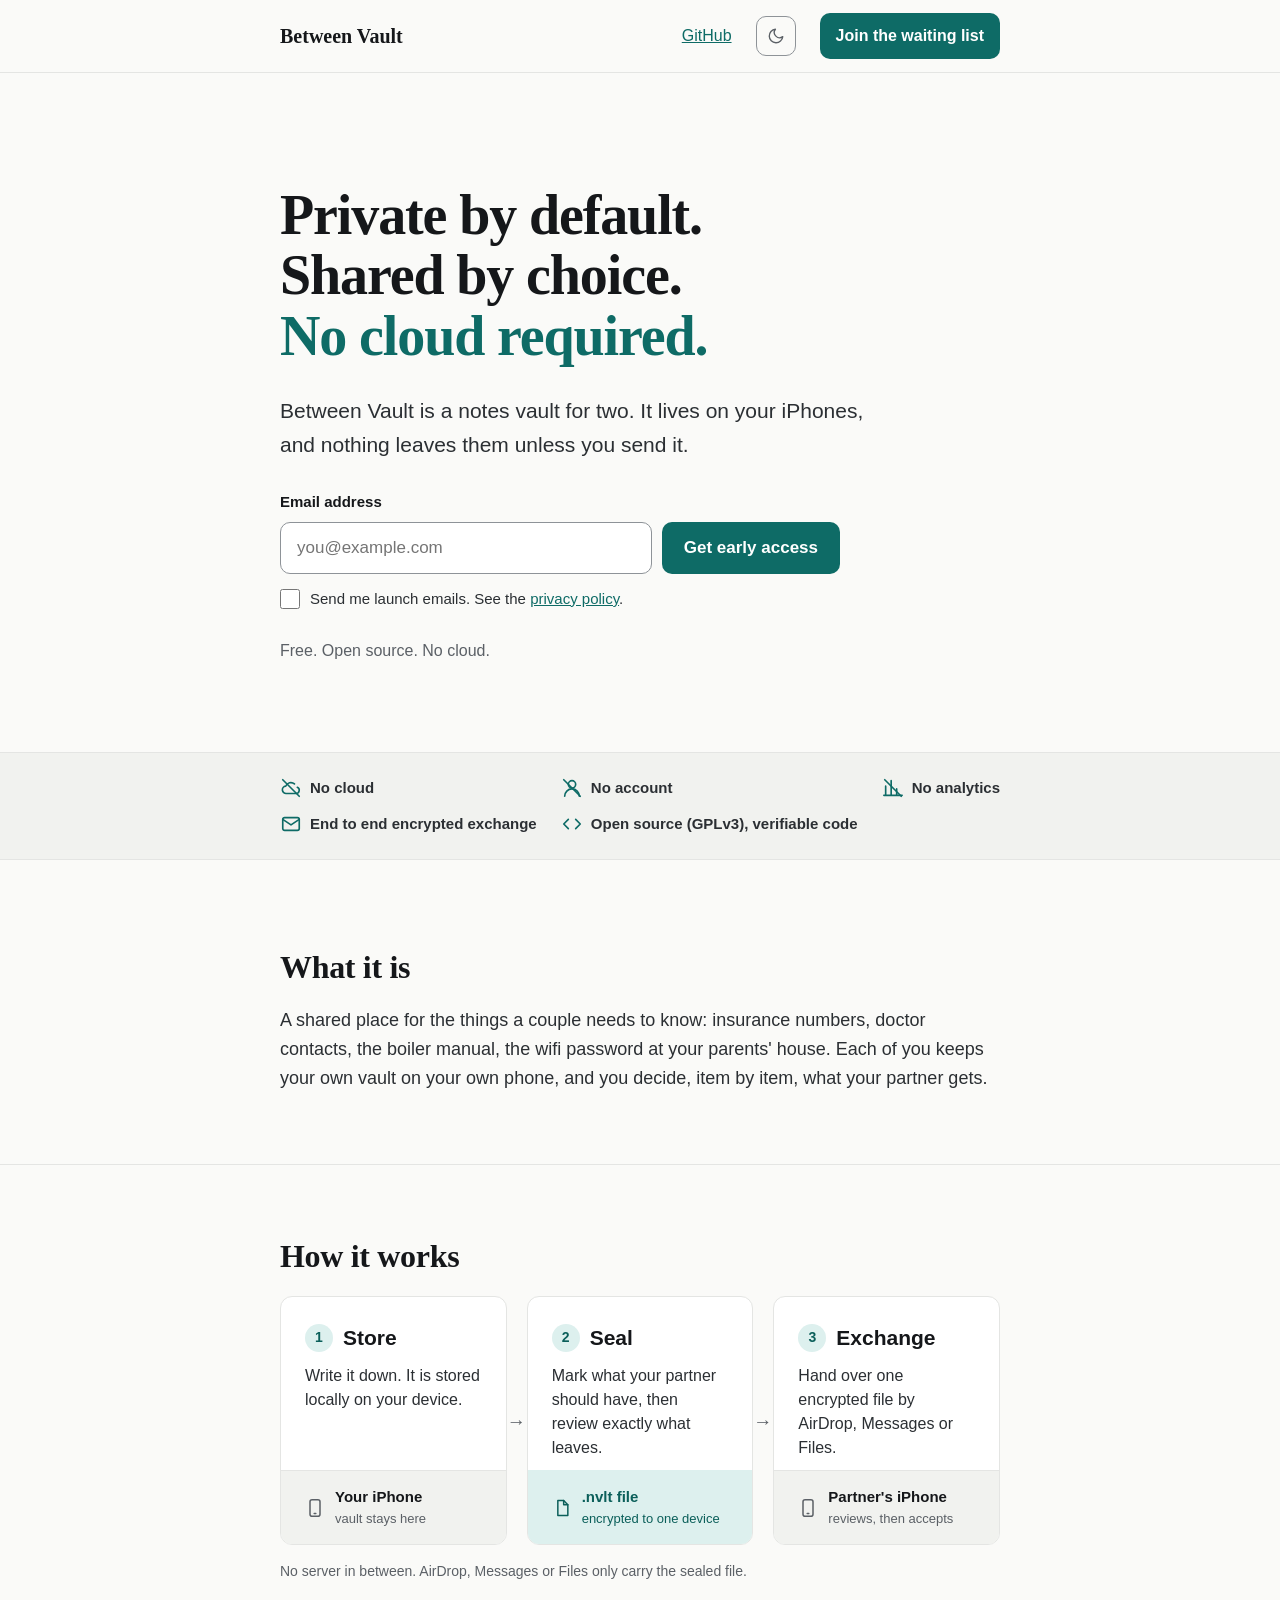
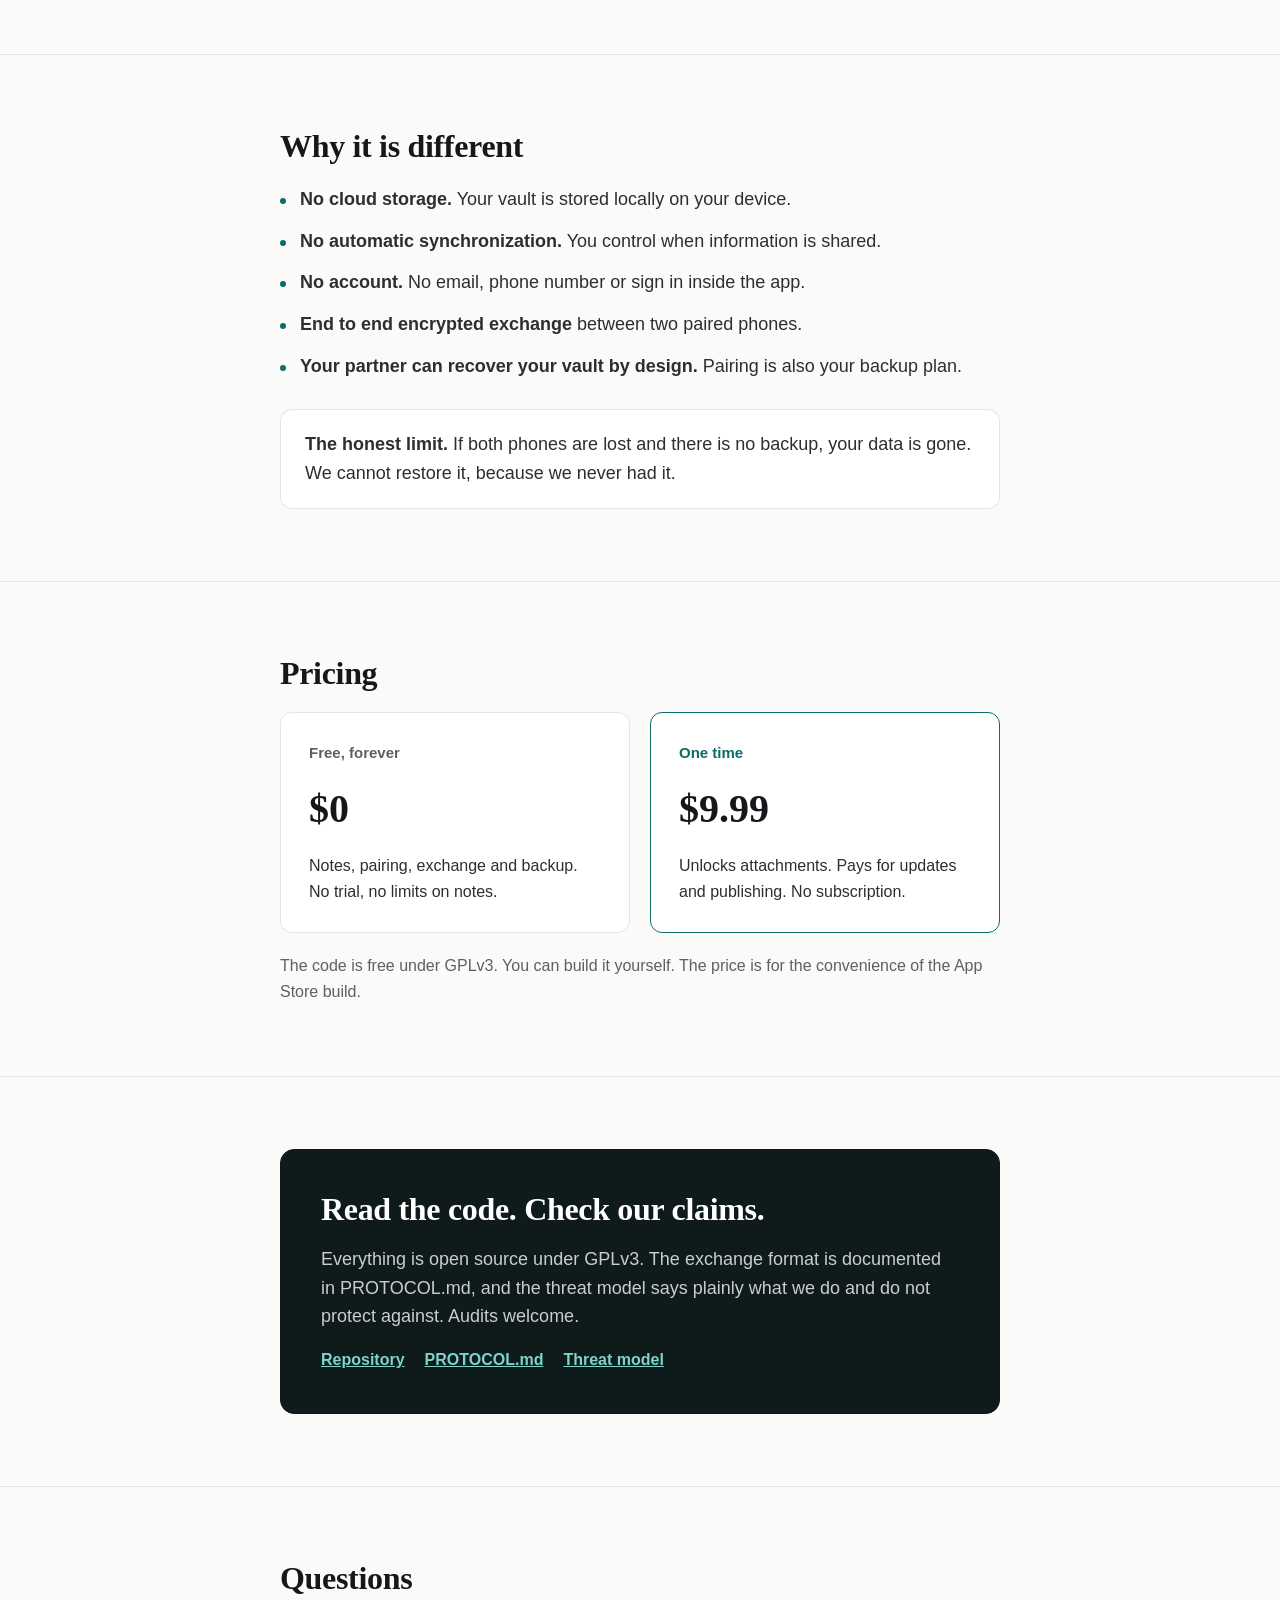
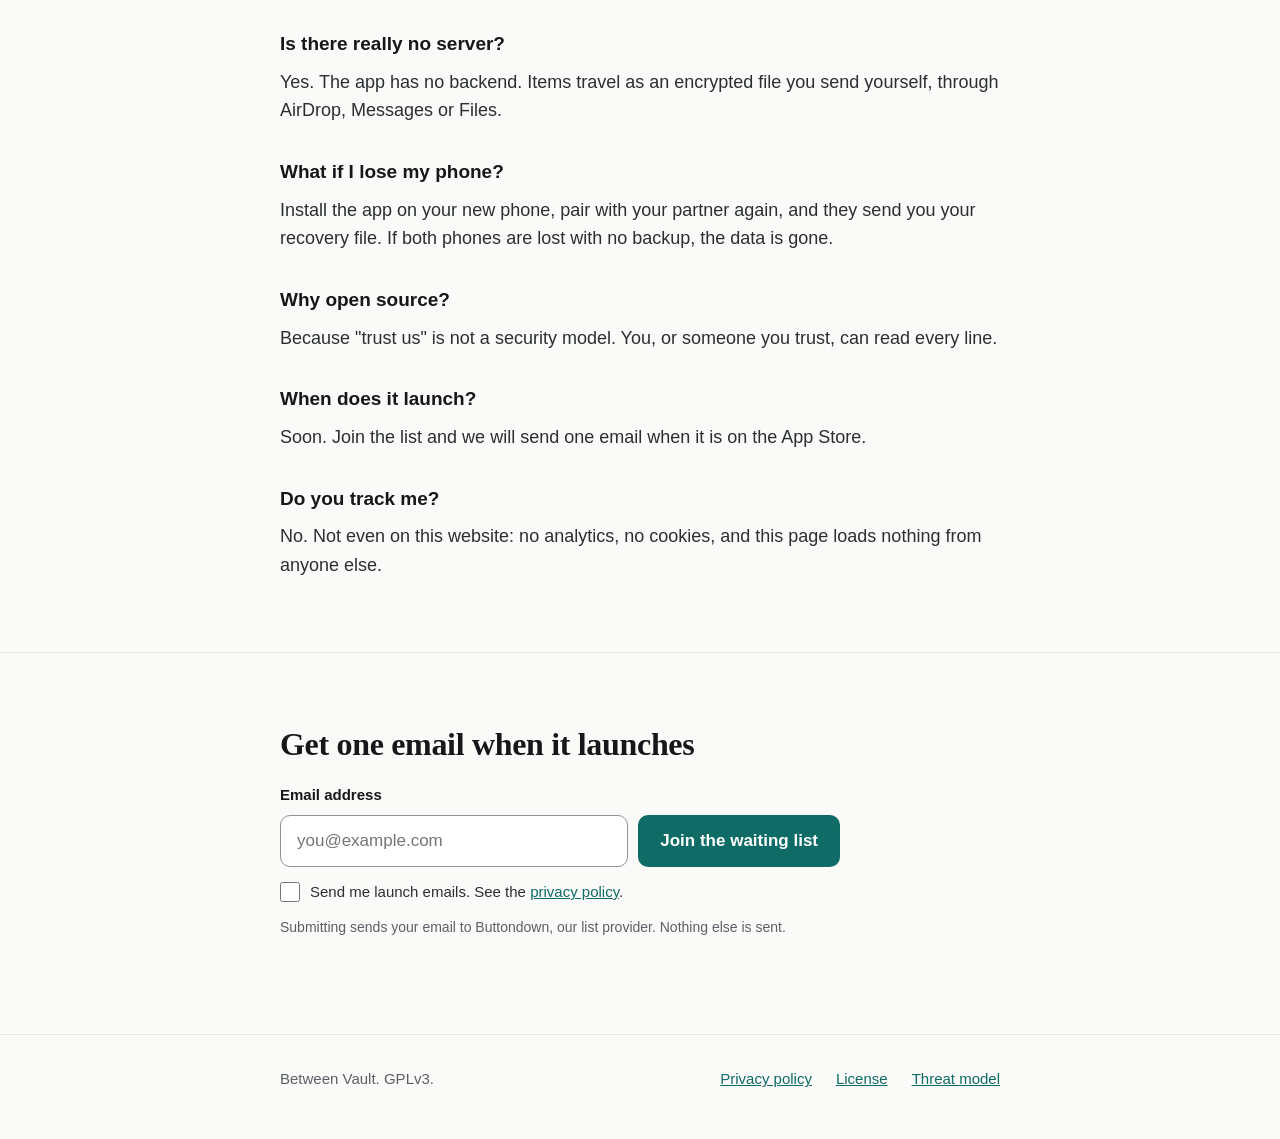
==== web/index.html @ 446162e4 "Rename to Between Vault and move the repo to between-vault" ====
<!DOCTYPE html>
<html lang="en">
<head>
  <meta charset="utf-8">
  <meta name="viewport" content="width=device-width, initial-scale=1">
  <title>Between Vault: Private by default. Shared by choice.</title>
  <meta name="description" content="A notes vault for two people. It lives on your iPhones, and nothing leaves them unless you send it. No cloud. No account. Open source.">
  <meta property="og:title" content="Between Vault">
  <meta property="og:description" content="Private by default. Shared by choice. No cloud required.">
  <meta property="og:type" content="website">
  <link rel="icon" href="favicon.svg" type="image/svg+xml">
  <link rel="icon" href="favicon.ico" sizes="any">
  <link rel="stylesheet" href="styles.css">
  <script src="theme.js"></script>
</head>
<body>

  <header>
    <div class="container">
      <a class="wordmark" href="index.html">Between Vault</a>
      <nav aria-label="Primary">
        <a href="https://github.com/neatnettech/between-vault">GitHub</a>
        <a class="nav-cta" href="#waitlist">Join the waiting list</a>
      </nav>
    </div>
  </header>

  <main>

    <section class="hero">
      <div class="container">
        <h1>
          <span>Private by default.</span>
          <span>Shared by choice.</span>
          <span class="accent">No cloud required.</span>
        </h1>
        <p class="hero-sub">Between Vault is a notes vault for two. It lives on your iPhones, and nothing leaves them unless you send it.</p>

        <form class="waitlist-form" data-waitlist method="post" aria-label="Join the waiting list"
              action="https://buttondown.com/api/emails/embed-subscribe/neatnettech" novalidate>
          <input class="hp" type="text" name="website_url" tabindex="-1" autocomplete="off" aria-hidden="true">
          <label class="lab" for="hero-email">Email address</label>
          <div class="form-row">
            <input type="email" name="email" id="hero-email" placeholder="you@example.com" autocomplete="email" required>
            <button type="submit">Get early access</button>
          </div>
          <label class="consent">
            <input type="checkbox" name="consent" required>
            <span>Send me launch emails. See the <a href="privacy.html">privacy policy</a>.</span>
          </label>
          <p class="err" data-error id="hero-error" hidden>
            <svg width="18" height="18" viewBox="0 0 24 24" fill="none" stroke="currentColor" stroke-width="2" stroke-linecap="round" stroke-linejoin="round" aria-hidden="true"><circle cx="12" cy="12" r="9"></circle><path d="M12 7v6M12 16.5v.5"></path></svg>
            <span data-error-text></span>
          </p>
          <p class="form-status" data-status hidden>Almost done. Check your inbox to confirm. <a href="thanks.html">What happens next?</a></p>
        </form>

        <p class="hero-note">Free. Open source. No cloud.</p>
      </div>
    </section>

    <section class="band" aria-label="What we promise">
      <ul class="container">
        <li>
          <svg width="22" height="22" viewBox="0 0 24 24" fill="none" stroke="currentColor" stroke-width="1.8" stroke-linecap="round" stroke-linejoin="round" aria-hidden="true"><path d="M3 3l18 18"></path><path d="M7 18h10.5a3.5 3.5 0 0 0 1.4-6.7M15.8 7.6A6 6 0 0 0 6.2 10 4 4 0 0 0 7 18"></path></svg>
          <span>No cloud</span>
        </li>
        <li>
          <svg width="22" height="22" viewBox="0 0 24 24" fill="none" stroke="currentColor" stroke-width="1.8" stroke-linecap="round" stroke-linejoin="round" aria-hidden="true"><circle cx="12" cy="8" r="4"></circle><path d="M4 21a8 8 0 0 1 16 0"></path><path d="M3 3l18 18"></path></svg>
          <span>No account</span>
        </li>
        <li>
          <svg width="22" height="22" viewBox="0 0 24 24" fill="none" stroke="currentColor" stroke-width="1.8" stroke-linecap="round" stroke-linejoin="round" aria-hidden="true"><path d="M4 20V10M10 20V4M16 20v-7M22 20H2"></path><path d="M3 3l18 18"></path></svg>
          <span>No analytics</span>
        </li>
        <li>
          <svg width="22" height="22" viewBox="0 0 24 24" fill="none" stroke="currentColor" stroke-width="1.8" stroke-linecap="round" stroke-linejoin="round" aria-hidden="true"><rect x="3" y="5" width="18" height="14" rx="2"></rect><path d="m3 7 9 6 9-6"></path></svg>
          <span>End to end encrypted exchange</span>
        </li>
        <li>
          <svg width="22" height="22" viewBox="0 0 24 24" fill="none" stroke="currentColor" stroke-width="1.8" stroke-linecap="round" stroke-linejoin="round" aria-hidden="true"><path d="m8 7-5 5 5 5M16 7l5 5-5 5"></path></svg>
          <span>Open source (GPLv3), verifiable code</span>
        </li>
      </ul>
    </section>

    <section class="intro" id="what">
      <div class="container">
        <h2>What it is</h2>
        <p>A shared place for the things a couple needs to know: insurance numbers, doctor contacts, the boiler manual, the wifi password at your parents' house. Each of you keeps your own vault on your own phone, and you decide, item by item, what your partner gets.</p>
      </div>
    </section>

    <section id="how">
      <div class="container">
        <h2>How it works</h2>
        <ol class="steps">
          <li>
            <div class="step-head">
              <span class="step-num">1</span>
              <h3>Store</h3>
            </div>
            <p>Write it down. It is stored locally on your device.</p>
            <div class="step-node">
              <svg width="20" height="20" viewBox="0 0 24 24" fill="none" stroke="currentColor" stroke-width="1.8" stroke-linecap="round" stroke-linejoin="round" aria-hidden="true"><rect x="6" y="2" width="12" height="20" rx="2.5"></rect><path d="M11 18.5h2"></path></svg>
              <span><b>Your iPhone</b><small>vault stays here</small></span>
            </div>
          </li>
          <li>
            <div class="step-head">
              <span class="step-num">2</span>
              <h3>Seal</h3>
            </div>
            <p>Mark what your partner should have, then review exactly what leaves.</p>
            <div class="step-node">
              <svg width="20" height="20" viewBox="0 0 24 24" fill="none" stroke="currentColor" stroke-width="1.8" stroke-linecap="round" stroke-linejoin="round" aria-hidden="true"><path d="M7 3h7l5 5v13H7z"></path><path d="M14 3v5h5"></path></svg>
              <span><b>.nvlt file</b><small>encrypted to one device</small></span>
            </div>
          </li>
          <li>
            <div class="step-head">
              <span class="step-num">3</span>
              <h3>Exchange</h3>
            </div>
            <p>Hand over one encrypted file by AirDrop, Messages or Files.</p>
            <div class="step-node">
              <svg width="20" height="20" viewBox="0 0 24 24" fill="none" stroke="currentColor" stroke-width="1.8" stroke-linecap="round" stroke-linejoin="round" aria-hidden="true"><rect x="6" y="2" width="12" height="20" rx="2.5"></rect><path d="M11 18.5h2"></path></svg>
              <span><b>Partner's iPhone</b><small>reviews, then accepts</small></span>
            </div>
          </li>
        </ol>

        <p class="flow-caption">No server in between. AirDrop, Messages or Files only carry the sealed file.</p>
      </div>
    </section>

    <section id="why">
      <div class="container">
        <h2>Why it is different</h2>
        <ul class="why-list">
          <li><span><b>No cloud storage.</b> Your vault is stored locally on your device.</span></li>
          <li><span><b>No automatic synchronization.</b> You control when information is shared.</span></li>
          <li><span><b>No account.</b> No email, phone number or sign in inside the app.</span></li>
          <li><span><b>End to end encrypted exchange</b> between two paired phones.</span></li>
          <li><span><b>Your partner can recover your vault by design.</b> Pairing is also your backup plan.</span></li>
        </ul>
        <div class="callout">
          <p><b>The honest limit.</b> If both phones are lost and there is no backup, your data is gone. We cannot restore it, because we never had it.</p>
        </div>
      </div>
    </section>

    <section id="pricing">
      <div class="container">
        <h2>Pricing</h2>
        <div class="pricing">
          <div class="price-card">
            <span class="price-eyebrow">Free, forever</span>
            <span class="price">$0</span>
            <p>Notes, pairing, exchange and backup. No trial, no limits on notes.</p>
          </div>
          <div class="price-card featured">
            <span class="price-eyebrow">One time</span>
            <span class="price">$9.99</span>
            <p>Unlocks attachments. Pays for updates and publishing. No subscription.</p>
          </div>
        </div>
        <p class="price-note">The code is free under GPLv3. You can build it yourself. The price is for the convenience of the App Store build.</p>
      </div>
    </section>

    <section id="open-source">
      <div class="container panel">
        <h2>Read the code. Check our claims.</h2>
        <p>Everything is open source under GPLv3. The exchange format is documented in PROTOCOL.md, and the threat model says plainly what we do and do not protect against. Audits welcome.</p>
        <div class="links">
          <a href="https://github.com/neatnettech/between-vault">Repository</a>
          <a href="https://github.com/neatnettech/between-vault#protocol">PROTOCOL.md</a>
          <a href="https://github.com/neatnettech/between-vault#threat-model">Threat model</a>
        </div>
      </div>
    </section>

    <section id="faq">
      <div class="container faq">
        <h2>Questions</h2>
        <div>
          <h3>Is there really no server?</h3>
          <p>Yes. The app has no backend. Items travel as an encrypted file you send yourself, through AirDrop, Messages or Files.</p>
        </div>
        <div>
          <h3>What if I lose my phone?</h3>
          <p>Install the app on your new phone, pair with your partner again, and they send you your recovery file. If both phones are lost with no backup, the data is gone.</p>
        </div>
        <div>
          <h3>Why open source?</h3>
          <p>Because "trust us" is not a security model. You, or someone you trust, can read every line.</p>
        </div>
        <div>
          <h3>When does it launch?</h3>
          <p>Soon. Join the list and we will send one email when it is on the App Store.</p>
        </div>
        <div>
          <h3>Do you track me?</h3>
          <p>No. Not even on this website: no analytics, no cookies, and this page loads nothing from anyone else.</p>
        </div>
      </div>
    </section>

    <section class="final-cta" id="waitlist">
      <div class="container">
        <h2>Get one email when it launches</h2>
        <form class="waitlist-form" data-waitlist method="post" aria-label="Join the waiting list"
              action="https://buttondown.com/api/emails/embed-subscribe/neatnettech" novalidate>
          <input class="hp" type="text" name="website_url" tabindex="-1" autocomplete="off" aria-hidden="true">
          <label class="lab" for="footer-email">Email address</label>
          <div class="form-row">
            <input type="email" name="email" id="footer-email" placeholder="you@example.com" autocomplete="email" required>
            <button type="submit">Join the waiting list</button>
          </div>
          <label class="consent">
            <input type="checkbox" name="consent" required>
            <span>Send me launch emails. See the <a href="privacy.html">privacy policy</a>.</span>
          </label>
          <p class="err" data-error id="footer-error" hidden>
            <svg width="18" height="18" viewBox="0 0 24 24" fill="none" stroke="currentColor" stroke-width="2" stroke-linecap="round" stroke-linejoin="round" aria-hidden="true"><circle cx="12" cy="12" r="9"></circle><path d="M12 7v6M12 16.5v.5"></path></svg>
            <span data-error-text></span>
          </p>
          <p class="form-status" data-status hidden>Almost done. Check your inbox to confirm. <a href="thanks.html">What happens next?</a></p>
          <p class="final-note">Submitting sends your email to Buttondown, our list provider. Nothing else is sent.</p>
        </form>
      </div>
    </section>

  </main>

  <footer>
    <div class="container">
      <span>Between Vault. GPLv3.</span>
      <nav aria-label="Footer">
        <a href="privacy.html">Privacy policy</a>
        <a href="https://github.com/neatnettech/between-vault#license">License</a>
        <a href="https://github.com/neatnettech/between-vault#threat-model">Threat model</a>
      </nav>
    </div>
  </footer>

  <script>
    // The only place to change your Buttondown username.
    var BUTTONDOWN_USER = "neatnettech";

    document.addEventListener("DOMContentLoaded", function () {
      var forms = document.querySelectorAll("form[data-waitlist]");
      forms.forEach(function (form) {
        form.setAttribute("action",
          "https://buttondown.com/api/emails/embed-subscribe/" + BUTTONDOWN_USER);

        var email = form.querySelector('input[name="email"]');
        var consent = form.querySelector('input[name="consent"]');
        var honeypot = form.querySelector('input[name="website_url"]');
        var error = form.querySelector("[data-error]");
        var errorText = form.querySelector("[data-error-text]");
        var status = form.querySelector("[data-status]");

        function clearError(field) {
          field.removeAttribute("aria-invalid");
          field.removeAttribute("aria-describedby");
        }

        function markError(field, message) {
          errorText.textContent = message;
          error.hidden = false;
          field.setAttribute("aria-invalid", "true");
          field.setAttribute("aria-describedby", error.id);
          field.focus();
        }

        form.addEventListener("submit", function (e) {
          if (honeypot && honeypot.value) {
            e.preventDefault();
            return;
          }
          clearError(email);
          if (consent) { clearError(consent); }

          if (!email.value || !/^[^\s@]+@[^\s@]+\.[^\s@]{2,}$/.test(email.value)) {
            e.preventDefault();
            markError(email, "Enter a full email address, like name@example.com.");
            return;
          }
          if (consent && !consent.checked) {
            e.preventDefault();
            markError(consent, "Tick the box so we are allowed to email you.");
            return;
          }

          error.hidden = true;
          status.hidden = false;
          form.setAttribute("target", "buttondown_popup");
          window.open("", "buttondown_popup", "width=560,height=520");
        });
      });
    });
  </script>
</body>
</html>
---- web/styles.css ----
/* Between Vault website.
   Values come from the design handoff boards: "Website index, desktop" (3),
   "Website index, mobile" (4), "Website privacy policy" (5),
   "Website signup success" (6), "Website index, dark mode" (7).
   Where a board hard codes a hex, the token below carries it. */

:root {
  color-scheme: light dark;

  /* Surfaces */
  --bg: #FAFAF8;
  --surface: #FFFFFF;
  --band: #F1F2EF;
  --panel: #0F1A1A;
  --panel-border: #0F1A1A;

  /* Ink */
  --heading: #15171A;
  --text: #15171A;
  --body: #2B2F33;
  --secondary: #5B6066;
  --badge-fill: #ECEDEF;
  --badge-ink: #454A50;

  /* Accent */
  --accent: #0E6B66;
  --accent-hover: #094C48;
  --accent-tint: #DDF0EE;
  --accent-on-tint: #0B5F5A;
  --on-accent: #FFFFFF;

  /* The panel is dark in both schemes, so its ink does not flip */
  --on-panel: #ECEDEE;
  --on-panel-heading: #FFFFFF;
  --on-panel-body: #C9CDD1;
  --on-panel-link: #7ED3CA;
  --on-panel-link-hover: #A8E4DD;

  /* Lines and state */
  --border: #E4E5E3;
  --border-strong: #8E9398;
  --error: #A1231B;

  /* Geometry */
  --radius-control: 10px;
  --radius-card: 12px;
  --radius-panel: 14px;
  --control-h: 52px;
  --header-h: 72px;
  --col: 720px;
  --form-w: 560px;
}

/* Dark values, from the "Website index, dark mode" board.
   Two selectors on purpose: the media query serves visitors who never touch the
   switch (including with JavaScript off), the attribute serves an explicit choice.
   Keep the two lists in sync. */

@media (prefers-color-scheme: dark) {
  :root:not([data-theme="light"]) {
    --bg: #0F1112;
    --surface: #1B1E20;
    --band: #151719;
    /* The light panel inverts against the page. Dark has nothing to invert
       against, so it becomes a card like every other one on the dark board. */
    --panel: #1B1E20;
    --panel-border: #2A2D30;
    --heading: #FFFFFF;
    --text: #ECEDEE;
    --body: #C9CDD1;
    --secondary: #9BA1A7;
    --badge-fill: #2A2D30;
    --badge-ink: #C9CDD1;
    --accent: #4FB8AE;
    --accent-hover: #A8E4DD;
    /* The handoff publishes no dark tint, so this pair is derived from the app
       dark boards. Used by the step chips and the sealed file footer. */
    --accent-tint: #1E2A2A;
    --accent-on-tint: #7ED3CA;
    --on-accent: #0F1A1A;
    --border: #2A2D30;
    --border-strong: #6B7076;
    /* Not in the handoff: #A1231B is 2.9:1 on this background. 8.3:1 */
    --error: #FF8A80;
  }
}

:root[data-theme="dark"] {
  color-scheme: dark;
  --bg: #0F1112;
  --surface: #1B1E20;
  --band: #151719;
  --panel: #1B1E20;
  --panel-border: #2A2D30;
  --heading: #FFFFFF;
  --text: #ECEDEE;
  --body: #C9CDD1;
  --secondary: #9BA1A7;
  --badge-fill: #2A2D30;
  --badge-ink: #C9CDD1;
  --accent: #4FB8AE;
  --accent-hover: #A8E4DD;
  --accent-tint: #1E2A2A;
  --accent-on-tint: #7ED3CA;
  --on-accent: #0F1A1A;
  --border: #2A2D30;
  --border-strong: #6B7076;
  --error: #FF8A80;
}

:root[data-theme="light"] { color-scheme: light; }

* { margin: 0; padding: 0; box-sizing: border-box; }

html { scroll-behavior: smooth; }

body {
  background: var(--bg);
  color: var(--text);
  font-family: -apple-system, BlinkMacSystemFont, "SF Pro Text", "Segoe UI", "Helvetica Neue", Arial, sans-serif;
  font-size: 18px;
  line-height: 1.6;
  display: flex;
  flex-direction: column;
  min-height: 100vh;
}

main { flex: 1; }

a { color: var(--accent); }
a:hover { color: var(--accent-hover); }

:focus-visible {
  outline: 2px solid var(--accent);
  outline-offset: 2px;
}

/* Exactly 720px of content once the viewport allows it, 20px gutters below that */
.container {
  width: min(var(--col), 100% - 40px);
  margin-inline: auto;
}

/* Honeypot: off screen for people, present for bots */
.hp {
  position: absolute;
  left: -9999px;
  width: 1px;
  height: 1px;
  overflow: hidden;
}

/* Typography */

h1, .page-title {
  font-family: "New York", ui-serif, Georgia, serif;
  font-weight: 600;
  color: var(--heading);
}

h1 {
  font-size: 56px;
  line-height: 1.08;
  letter-spacing: -0.02em;
}

h2 {
  font-family: "New York", ui-serif, Georgia, serif;
  font-size: 32px;
  line-height: 1.2;
  letter-spacing: -0.01em;
  font-weight: 600;
  color: var(--heading);
  margin-bottom: 20px;
}

p { font-size: 18px; line-height: 1.6; color: var(--body); }

/* Header */

header { border-bottom: 1px solid var(--border); }

header .container {
  display: flex;
  align-items: center;
  justify-content: space-between;
  gap: 16px;
  height: var(--header-h);
}

.wordmark {
  font-family: "New York", ui-serif, Georgia, serif;
  font-size: 20px;
  font-weight: 600;
  color: var(--heading);
  text-decoration: none;
}

header nav {
  display: flex;
  align-items: center;
  gap: 24px;
  font-size: 16px;
}

.nav-cta {
  background: var(--accent);
  color: var(--on-accent);
  padding: 10px 16px;
  border-radius: var(--radius-control);
  text-decoration: none;
  font-weight: 600;
}

.nav-cta:hover { background: var(--accent-hover); color: var(--on-accent); }

/* Theme switch. Not in the handoff, which follows the system preference only.
   Hidden until theme.js unhides it, since it does nothing without JavaScript. */

.theme-toggle {
  display: flex;
  align-items: center;
  justify-content: center;
  width: 40px;
  height: 40px;
  padding: 0;
  background: none;
  /* Control border, not the hairline: this is the button's only boundary cue,
     and the hairline is 1.2:1 against the page */
  border: 1px solid var(--border-strong);
  border-radius: var(--radius-control);
  color: var(--secondary);
  cursor: pointer;
}

.theme-toggle:hover { color: var(--accent); border-color: var(--accent); }

.theme-toggle .sun { display: none; }

@media (prefers-color-scheme: dark) {
  :root:not([data-theme="light"]) .theme-toggle .sun { display: block; }
  :root:not([data-theme="light"]) .theme-toggle .moon { display: none; }
}

:root[data-theme="dark"] .theme-toggle .sun { display: block; }
:root[data-theme="dark"] .theme-toggle .moon { display: none; }
:root[data-theme="light"] .theme-toggle .sun { display: none; }
:root[data-theme="light"] .theme-toggle .moon { display: block; }

/* Sections. Every section carries a top hairline except the hero, the band,
   and the block right below the band, which already has one above it. */

section {
  padding: 72px 0;
  border-top: 1px solid var(--border);
}

.hero, .band, .intro { border-top: 0; }

.hero { padding: 112px 0 88px; }

.hero .container {
  display: flex;
  flex-direction: column;
  gap: 28px;
}

/* Desktop breaks the headline into three lines, mobile lets it flow */
.hero h1 span { display: block; }
.hero h1 .accent { color: var(--accent); }

.hero-sub { font-size: 21px; max-width: 600px; }

.hero-note { margin: 0; font-size: 16px; color: var(--secondary); }

.intro { padding: 88px 0 72px; }

/* Waiting list form */

.waitlist-form {
  display: flex;
  flex-direction: column;
  max-width: var(--form-w);
}

.waitlist-form label.lab {
  display: block;
  font-size: 15px;
  font-weight: 600;
  margin-bottom: 8px;
}

.form-row { display: flex; gap: 10px; }

.form-row input[type="email"] {
  flex: 1;
  min-width: 0;
  height: var(--control-h);
  padding: 0 16px;
  font-size: 17px;
  font-family: inherit;
  color: var(--text);
  background: var(--surface);
  border: 1px solid var(--border-strong);
  border-radius: var(--radius-control);
}

.form-row input[aria-invalid="true"] { border: 2px solid var(--error); }

.form-row button {
  height: var(--control-h);
  padding: 0 22px;
  font-size: 17px;
  font-weight: 600;
  font-family: inherit;
  color: var(--on-accent);
  background: var(--accent);
  border: 0;
  border-radius: var(--radius-control);
  cursor: pointer;
  white-space: nowrap;
}

.form-row button:hover { background: var(--accent-hover); }

.consent {
  display: flex;
  gap: 10px;
  align-items: flex-start;
  margin-top: 14px;
  font-size: 15px;
  line-height: 1.5;
  color: var(--body);
}

.consent input {
  width: 20px;
  height: 20px;
  margin: 1px 0 0;
  flex-shrink: 0;
  accent-color: var(--accent);
}

.err {
  display: flex;
  gap: 6px;
  align-items: flex-start;
  margin-top: 8px;
  font-size: 15px;
  font-weight: 500;
  line-height: 1.4;
  color: var(--error);
}

/* A class level display beats the [hidden] attribute, so restate it */
.err[hidden] { display: none; }

.err svg { flex-shrink: 0; margin-top: 1px; }

.form-status {
  margin-top: 14px;
  font-size: 15px;
  color: var(--accent);
}

/* Promise band */

.band {
  background: var(--band);
  border-top: 1px solid var(--border);
  border-bottom: 1px solid var(--border);
  padding: 0;
}

/* The board draws five equal columns. With the real copy that forces three line
   wraps, and wrapping a flex row leaves one orphan on a second line. Three
   content sized columns put the short promises on one row and the long pair on
   the next, with the icon beside the label instead of above it. */
.band .container {
  display: grid;
  grid-template-columns: repeat(3, auto);
  justify-content: space-between;
  gap: 14px 24px;
  padding: 24px 0;
  font-size: 15px;
  font-weight: 600;
  line-height: 1.35;
  color: var(--body);
}

.band li {
  list-style: none;
  display: flex;
  align-items: center;
  gap: 8px;
  color: var(--accent);
}

.band li svg { flex-shrink: 0; }

.band li span { color: var(--body); }

/* How it works */

/* Three shared rows (heading, copy, node) so the cards line up internally
   whatever the copy length. Without subgrid support the cards simply stack
   their own content, which degrades rather than breaks. */
.steps {
  list-style: none;
  display: grid;
  grid-template-columns: repeat(3, minmax(0, 1fr));
  grid-template-rows: auto auto auto;
  gap: 20px;
}

.steps li {
  position: relative;
  grid-row: span 3;
  display: grid;
  grid-template-rows: subgrid;
  row-gap: 10px;
  background: var(--surface);
  border: 1px solid var(--border);
  border-radius: var(--radius-card);
  padding: 24px;
}

/* The cards are the flow, so the connector lives in the grid gap. The board
   drew a second, separate diagram that repeated these three steps. */
.steps li:not(:last-child)::after {
  content: "\2192";
  position: absolute;
  top: 50%;
  right: -19px;
  transform: translateY(-50%);
  width: 18px;
  text-align: center;
  font-size: 19px;
  line-height: 1;
  color: var(--secondary);
}

.step-head { display: flex; align-items: center; gap: 10px; }

/* The board sets this as a bare teal numeral. A chip reads as a step marker
   without stealing weight from the card title. */
.step-num {
  display: flex;
  align-items: center;
  justify-content: center;
  width: 28px;
  height: 28px;
  border-radius: 14px;
  background: var(--accent-tint);
  color: var(--accent-on-tint);
  font-size: 14px;
  font-weight: 700;
}

.steps h3 { font-size: 21px; font-weight: 600; color: var(--heading); }

.steps p { font-size: 16px; line-height: 1.5; }

/* Where each step physically happens. Bottom aligned across the three cards,
   which also gives the uneven copy lengths something to rest against. */
.step-node {
  /* Default grid stretch, so all three footers share one height and one top
     edge even when the middle label wraps */
  margin: 0 -24px -24px;
  padding: 14px 24px;
  background: var(--band);
  border-top: 1px solid var(--border);
  border-radius: 0 0 11px 11px;
  display: flex;
  align-items: center;
  gap: 10px;
  font-size: 15px;
}

.step-node svg { flex-shrink: 0; color: var(--secondary); }
.step-node b { display: block; font-weight: 600; color: var(--text); }
.step-node small { display: block; font-size: 13px; color: var(--secondary); }

/* The middle step is the only thing that leaves the device */
.steps li:nth-child(2) .step-node {
  background: var(--accent-tint);
  border-top-color: var(--accent-tint);
}

.steps li:nth-child(2) .step-node svg,
.steps li:nth-child(2) .step-node b,
.steps li:nth-child(2) .step-node small { color: var(--accent-on-tint); }

.flow-caption {
  margin-top: 16px;
  font-size: 14px;
  line-height: 1.5;
  color: var(--secondary);
}

/* Why it is different */

.why-list { list-style: none; display: flex; flex-direction: column; gap: 14px; }

.why-list li {
  display: flex;
  gap: 14px;
  font-size: 18px;
  line-height: 1.55;
  color: var(--body);
}

.why-list li::before {
  content: "";
  flex-shrink: 0;
  width: 6px;
  height: 6px;
  border-radius: 3px;
  background: var(--accent);
  margin-top: 12px;
}

.callout {
  margin-top: 28px;
  padding: 20px 24px;
  background: var(--surface);
  border: 1px solid var(--border);
  border-radius: var(--radius-card);
}

/* Pricing */

.pricing {
  display: grid;
  grid-template-columns: repeat(2, minmax(0, 1fr));
  gap: 20px;
}

.price-card {
  background: var(--surface);
  border: 1px solid var(--border);
  border-radius: var(--radius-card);
  padding: 28px;
  display: flex;
  flex-direction: column;
  gap: 12px;
}

.price-card.featured { border: 1.5px solid var(--accent); }

.price-eyebrow { font-size: 15px; font-weight: 600; color: var(--secondary); }

.price-card.featured .price-eyebrow { color: var(--accent); }

.price {
  font-family: "New York", ui-serif, Georgia, serif;
  font-size: 40px;
  font-weight: 600;
  color: var(--heading);
}

.price-card p { font-size: 16px; }

.price-note { margin-top: 20px; font-size: 16px; color: var(--secondary); }

/* Read the code panel. Dark in both color schemes. */

.panel {
  background: var(--panel);
  color: var(--on-panel);
  border: 1px solid var(--panel-border);
  border-radius: var(--radius-panel);
  padding: 40px;
  display: flex;
  flex-direction: column;
  gap: 16px;
}

.panel h2 { color: var(--on-panel-heading); margin: 0; }
.panel p { color: var(--on-panel-body); }
.panel a { color: var(--on-panel-link); }
.panel a:hover { color: var(--on-panel-link-hover); }

.panel .links {
  display: flex;
  flex-wrap: wrap;
  gap: 20px;
  font-size: 16px;
  font-weight: 600;
}

/* Questions */

.faq { display: flex; flex-direction: column; gap: 32px; }

.faq h2 { margin: 0; }

.faq h3 {
  font-size: 19px;
  font-weight: 600;
  color: var(--heading);
  margin-bottom: 8px;
}

/* Final call to action */

.final-cta { padding: 72px 0 96px; }

.final-cta .container { display: flex; flex-direction: column; gap: 20px; }

.final-cta h2 { margin: 0; }

.final-note { margin-top: 14px; font-size: 14px; line-height: 1.5; color: var(--secondary); }

/* Privacy policy */

.page-title { font-size: 44px; margin-bottom: 12px; }

.lede { margin-bottom: 40px; font-size: 16px; color: var(--secondary); }

.doc {
  padding: 80px 0 64px;
  border-top: 0;
}

.summary-card {
  background: var(--surface);
  border: 1px solid var(--border);
  border-radius: var(--radius-card);
  padding: 24px 28px;
  margin-bottom: 40px;
}

.summary-card dt { font-size: 16px; font-weight: 600; color: var(--secondary); }

.summary-card dd {
  margin: 0 0 14px;
  font-size: 18px;
  line-height: 1.55;
  color: var(--text);
}

.summary-card dd:last-child { margin-bottom: 0; }

.blk { padding: 28px 0; border-top: 1px solid var(--border); }

.blk h2 {
  font-size: 24px;
  line-height: 1.3;
  letter-spacing: normal;
  margin-bottom: 10px;
}

.blk p { line-height: 1.65; }

/* Signup success */

.confirm { padding: 112px 0 64px; border-top: 0; }

.confirm .container { display: flex; flex-direction: column; align-items: flex-start; gap: 24px; }

.confirm h1 { font-size: 48px; line-height: 1.1; }

.icon-tile {
  width: 56px;
  height: 56px;
  border-radius: 16px;
  background: var(--accent-tint);
  color: var(--accent-on-tint);
  display: flex;
  align-items: center;
  justify-content: center;
  flex-shrink: 0;
}

.tips {
  list-style: none;
  margin-top: 8px;
  display: flex;
  flex-direction: column;
  gap: 14px;
  font-size: 17px;
  line-height: 1.5;
  color: var(--body);
}

.tips li { display: flex; gap: 14px; align-items: flex-start; }

.tips li::before {
  counter-increment: tip;
  content: counter(tip);
  flex-shrink: 0;
  width: 28px;
  height: 28px;
  border-radius: 14px;
  background: var(--badge-fill);
  color: var(--badge-ink);
  font-size: 14px;
  font-weight: 700;
  display: flex;
  align-items: center;
  justify-content: center;
}

.tips { counter-reset: tip; }

.tail-links { margin-top: 16px; font-size: 16px; }

/* Footer */

footer {
  border-top: 1px solid var(--border);
  font-size: 15px;
  color: var(--secondary);
}

footer .container {
  display: flex;
  justify-content: space-between;
  gap: 8px 24px;
  padding: 32px 0 48px;
}

footer nav { display: flex; gap: 24px; }

/* Mobile, per the "Website index, mobile" board */

@media (max-width: 600px) {
  body { font-size: 17px; }

  header .container { height: 60px; }
  .wordmark { font-size: 18px; }
  header nav { gap: 16px; font-size: 15px; }
  header nav a { min-height: 44px; display: flex; align-items: center; }
  .nav-cta { display: none; }

  section { padding: 48px 0; }

  .hero { padding: 48px 0 40px; }
  .hero .container { gap: 20px; }
  .hero h1 { font-size: 38px; line-height: 1.1; }
  .hero h1 span { display: inline; }
  .hero-sub { font-size: 17px; }
  .hero-note { font-size: 15px; }

  .intro { padding: 48px 0; }

  h2 { font-size: 26px; letter-spacing: normal; margin-bottom: 14px; }
  p { font-size: 17px; }

  .waitlist-form { gap: 12px; max-width: none; }
  .form-row { flex-direction: column; }

  /* Stacked, the row's main axis is vertical, so flex: 1 would resolve the
     height to a 0 basis and collapse the field. The mobile board swaps to
     width for exactly this reason. */
  .form-row input[type="email"] { flex: none; width: 100%; padding: 0 14px; }

  .form-row button { width: 100%; }
  .consent { margin-top: 0; }
  .consent input { width: 22px; height: 22px; margin: 0; }

  .band .container {
    grid-template-columns: 1fr;
    gap: 10px;
    padding: 20px 0;
    font-size: 16px;
  }

  .theme-toggle { width: 44px; height: 44px; }

  /* One card per row, so the shared row tracks stop earning their keep */
  .steps { grid-template-columns: 1fr; grid-template-rows: none; gap: 24px; }

  .steps li {
    grid-row: auto;
    grid-template-rows: none;
    display: flex;
    flex-direction: column;
    gap: 8px;
    padding: 18px;
  }
  .steps h3 { font-size: 18px; }

  /* Stacked cards, so the connector turns to point down */
  .steps li:not(:last-child)::after {
    content: "\2193";
    top: auto;
    right: auto;
    bottom: -21px;
    left: 50%;
    transform: translateX(-50%);
  }

  .step-node { margin: 4px -18px -18px; padding: 12px 18px; }

  .pricing { grid-template-columns: 1fr; gap: 12px; }
  .price-card { padding: 20px; gap: 6px; }
  .price-eyebrow { font-size: 14px; }
  .price { font-size: 32px; }
  .price-note { margin-top: 14px; font-size: 15px; }

  .panel { padding: 24px; }

  .faq { gap: 24px; }

  .final-cta { padding: 48px 0 64px; }

  .doc { padding: 48px 0 40px; }
  .page-title { font-size: 32px; }
  .lede { margin-bottom: 28px; }

  .confirm { padding: 48px 0 40px; }
  .confirm h1 { font-size: 34px; }

  footer .container {
    flex-direction: column;
    gap: 4px;
    padding: 24px 0 40px;
  }

  footer nav { flex-direction: column; gap: 0; }
  footer nav a, footer .container > span { min-height: 44px; display: flex; align-items: center; }
}

@media (prefers-reduced-motion: reduce) {
  html { scroll-behavior: auto; }
}
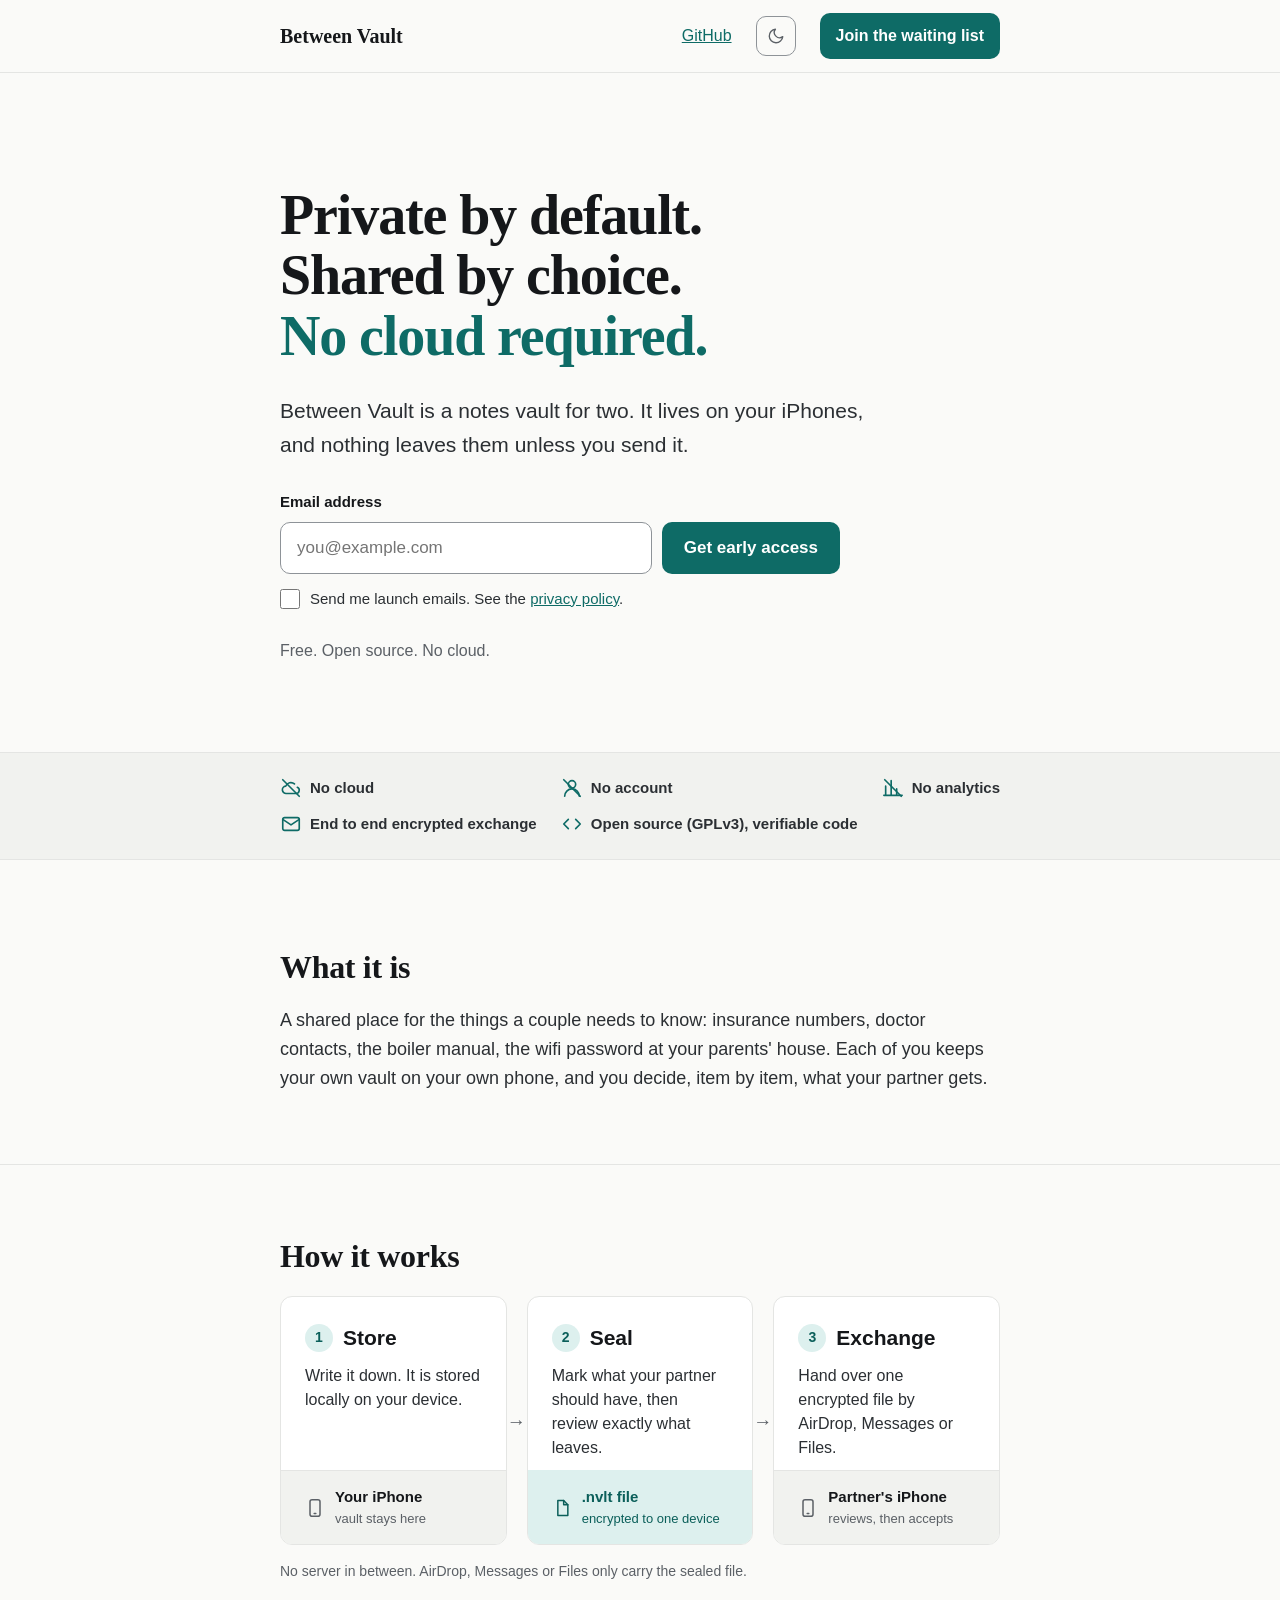
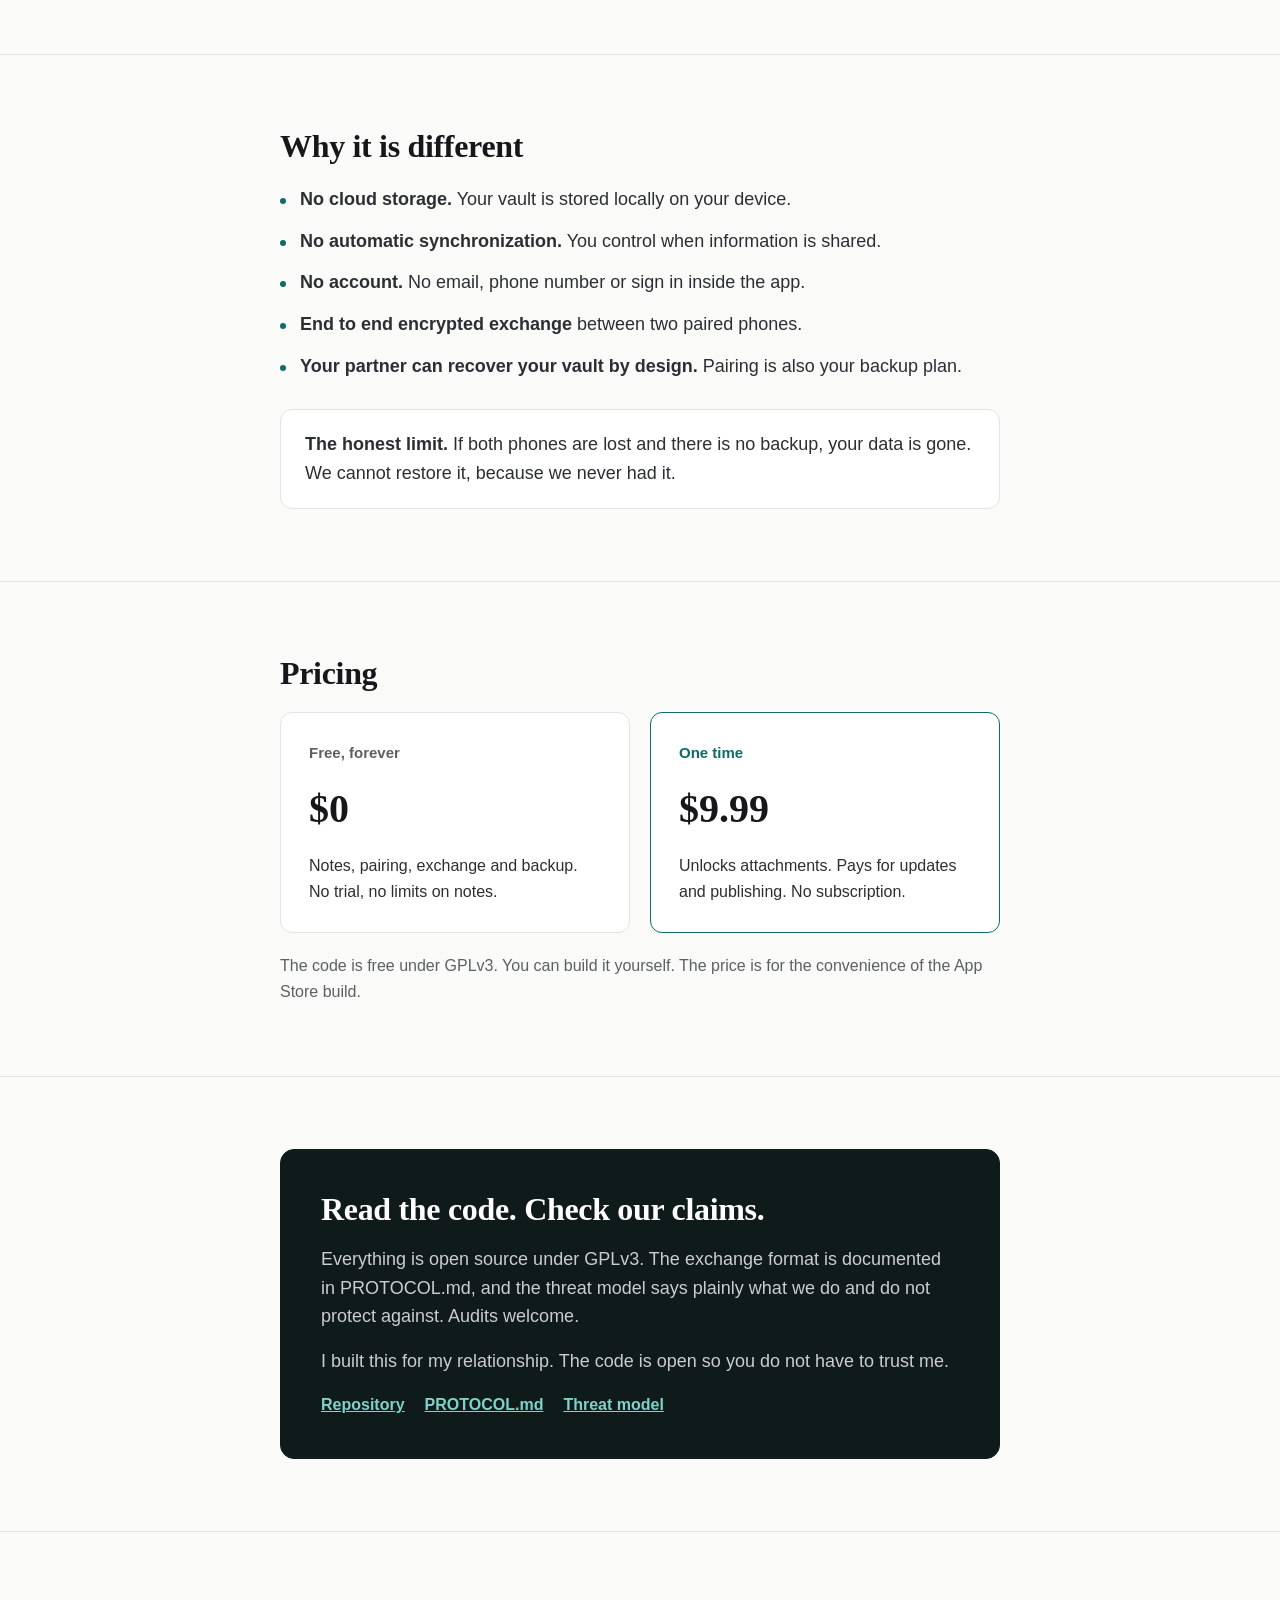
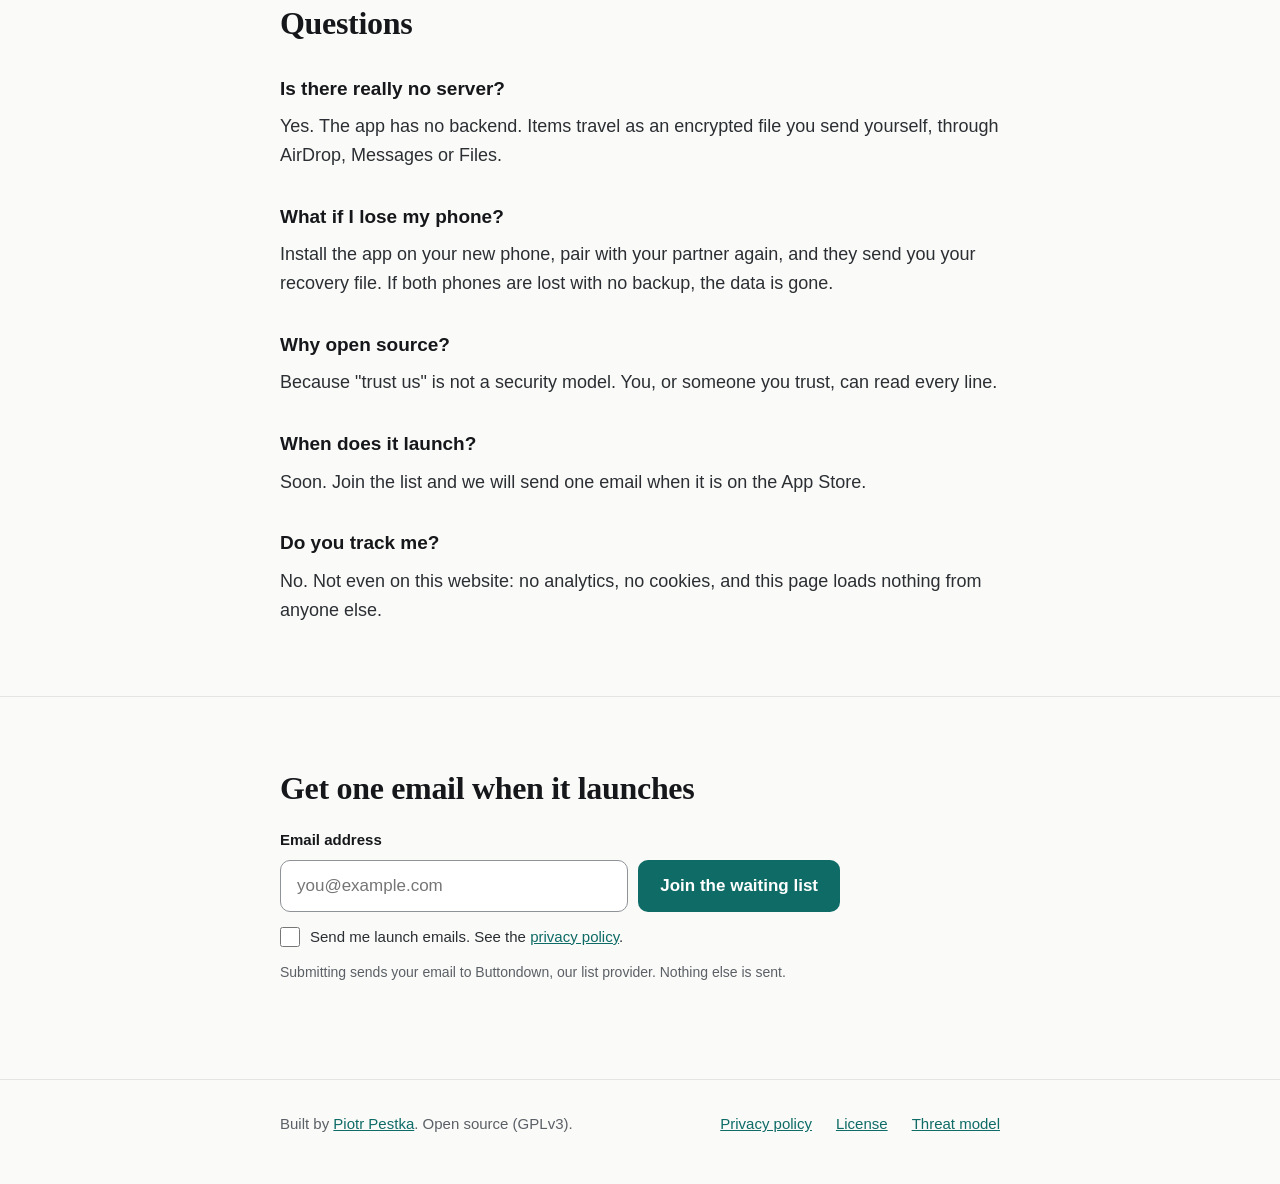
==== commit f239efe5: "Add the builder's name to the website footer and open source section" ====
--- a/web/index.html
+++ b/web/index.html
@@ -172,7 +172,8 @@
     <section id="open-source">
       <div class="container panel">
         <h2>Read the code. Check our claims.</h2>
-        <p>Everything is open source under GPLv3. The exchange format is documented in PROTOCOL.md, and the threat model says plainly what we do and do not protect against. Audits welcome.</p>
+          <p>Everything is open source under GPLv3. The exchange format is documented in PROTOCOL.md, and the threat model says plainly what we do and do not protect against. Audits welcome.</p>
+          <p>I built this for my relationship. The code is open so you do not have to trust me.</p>
         <div class="links">
           <a href="https://github.com/neatnettech/between-vault">Repository</a>
           <a href="https://github.com/neatnettech/between-vault#protocol">PROTOCOL.md</a>
@@ -236,7 +237,7 @@
 
   <footer>
     <div class="container">
-      <span>Between Vault. GPLv3.</span>
+      <span>Built by <a href="https://github.com/neatnettech">Piotr Pestka</a>. Open source (GPLv3).</span>
       <nav aria-label="Footer">
         <a href="privacy.html">Privacy policy</a>
         <a href="https://github.com/neatnettech/between-vault#license">License</a>
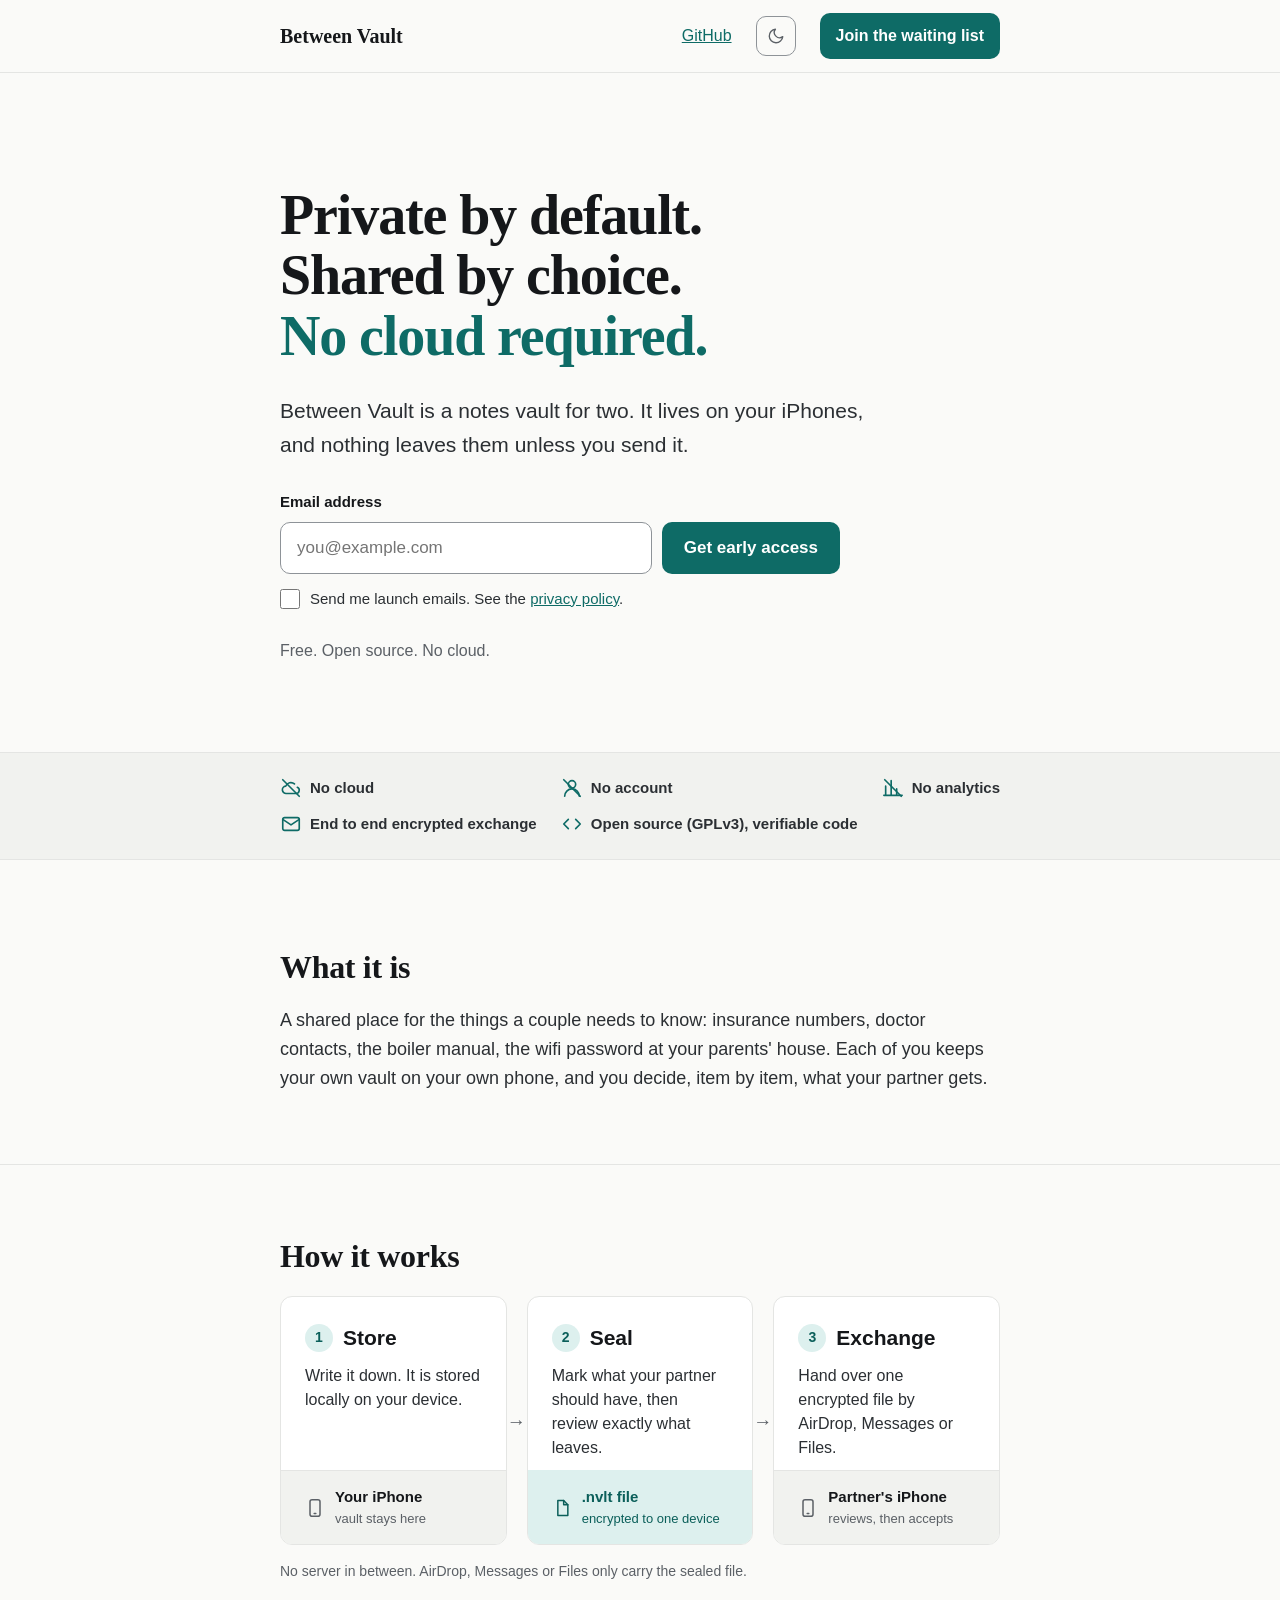
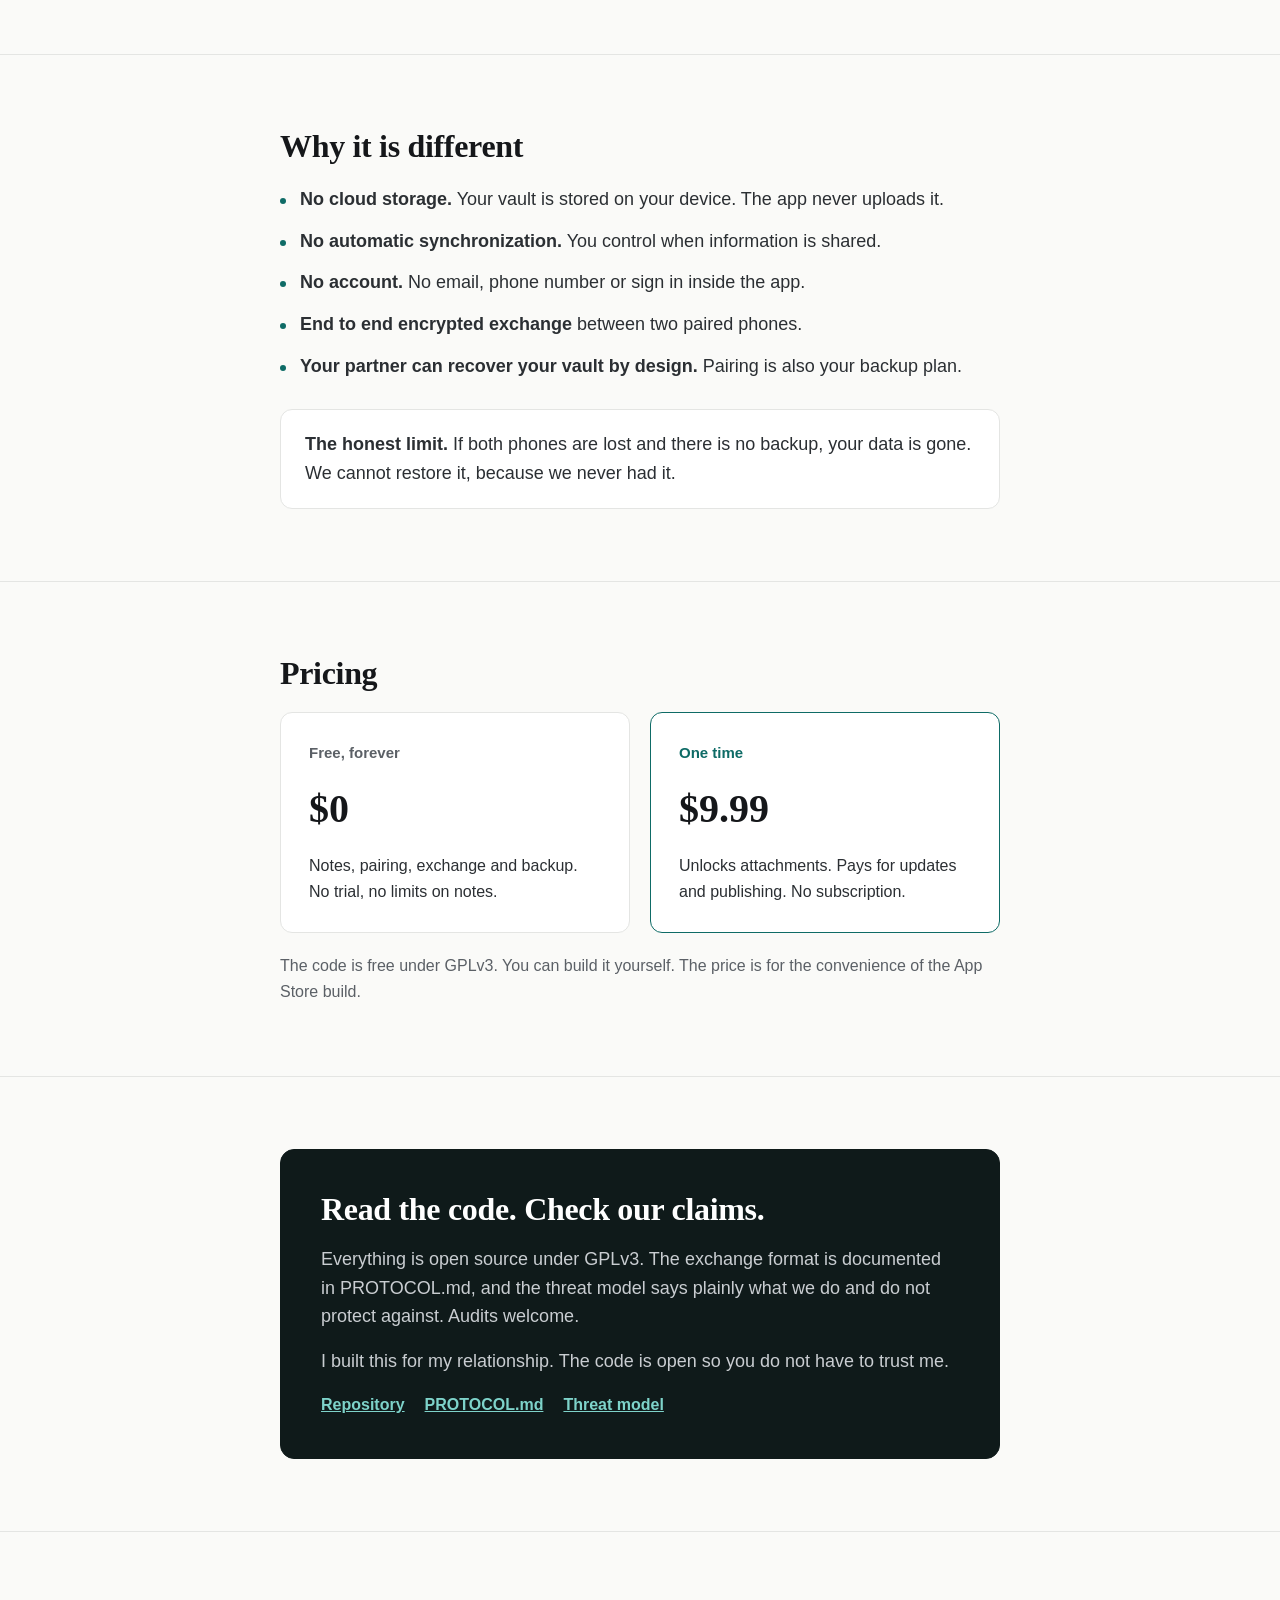
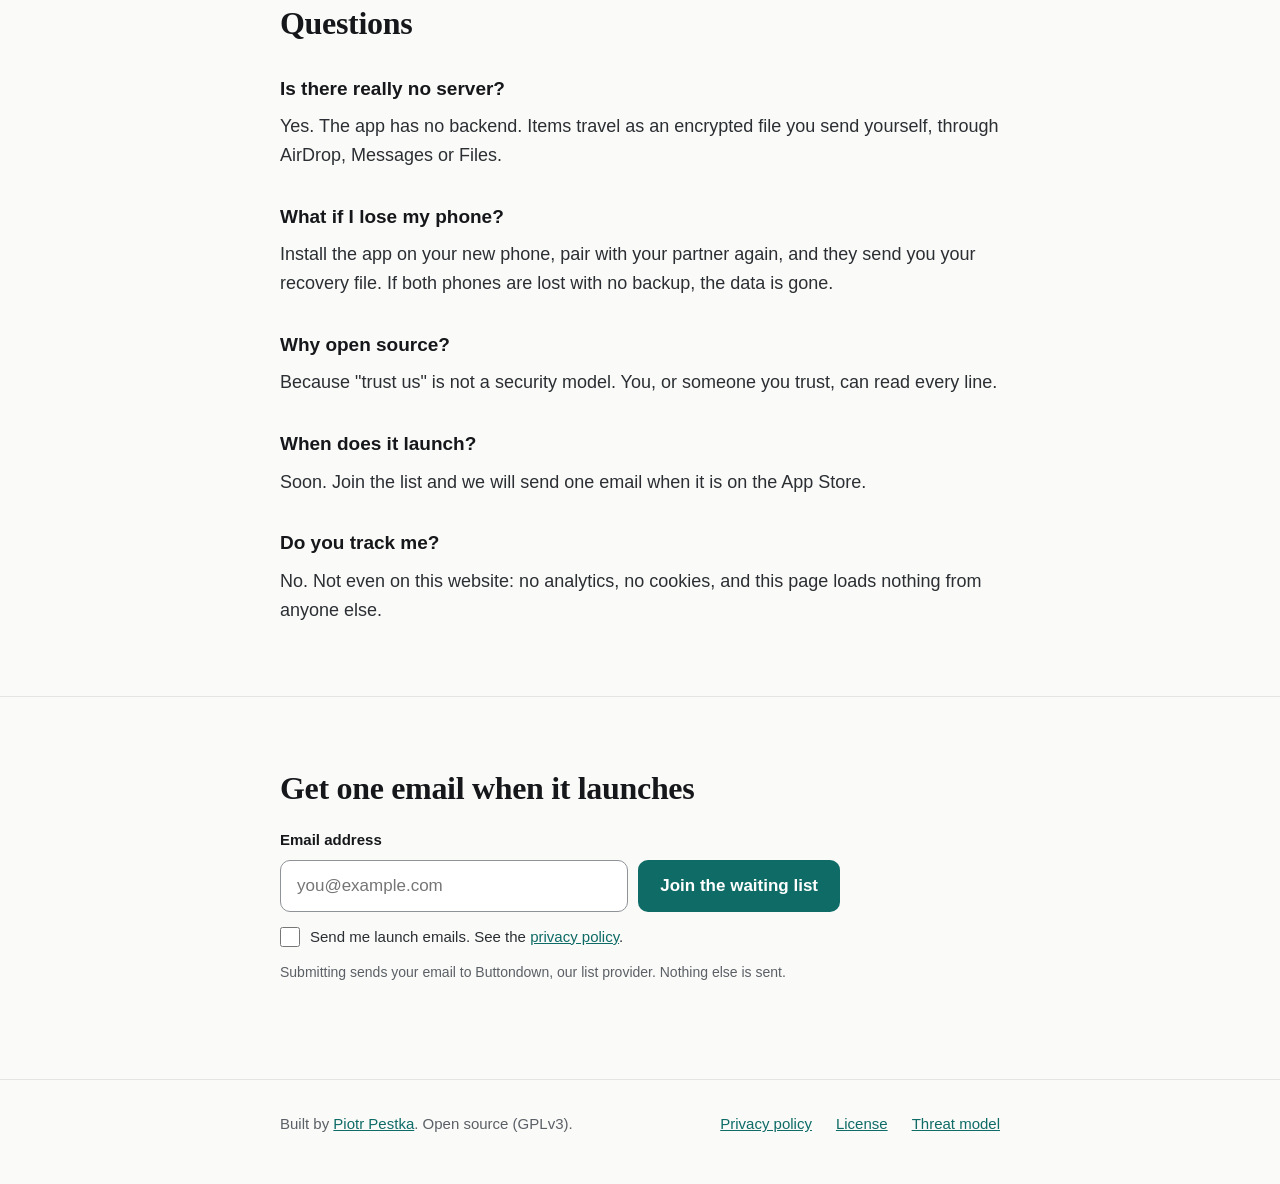
==== commit 6d511f39: "Copy deck: collect the last literals, restore changed strings, honest footer Row 1.12 says every use" ====
--- a/web/index.html
+++ b/web/index.html
@@ -138,7 +138,7 @@
       <div class="container">
         <h2>Why it is different</h2>
         <ul class="why-list">
-          <li><span><b>No cloud storage.</b> Your vault is stored locally on your device.</span></li>
+          <li><span><b>No cloud storage.</b> Your vault is stored on your device. The app never uploads it.</span></li>
           <li><span><b>No automatic synchronization.</b> You control when information is shared.</span></li>
           <li><span><b>No account.</b> No email, phone number or sign in inside the app.</span></li>
           <li><span><b>End to end encrypted exchange</b> between two paired phones.</span></li>
@@ -240,7 +240,7 @@
       <span>Built by <a href="https://github.com/neatnettech">Piotr Pestka</a>. Open source (GPLv3).</span>
       <nav aria-label="Footer">
         <a href="privacy.html">Privacy policy</a>
-        <a href="https://github.com/neatnettech/between-vault#license">License</a>
+        <a href="https://github.com/neatnettech/between-vault/blob/main/LICENSE">License</a>
         <a href="https://github.com/neatnettech/between-vault#threat-model">Threat model</a>
       </nav>
     </div>
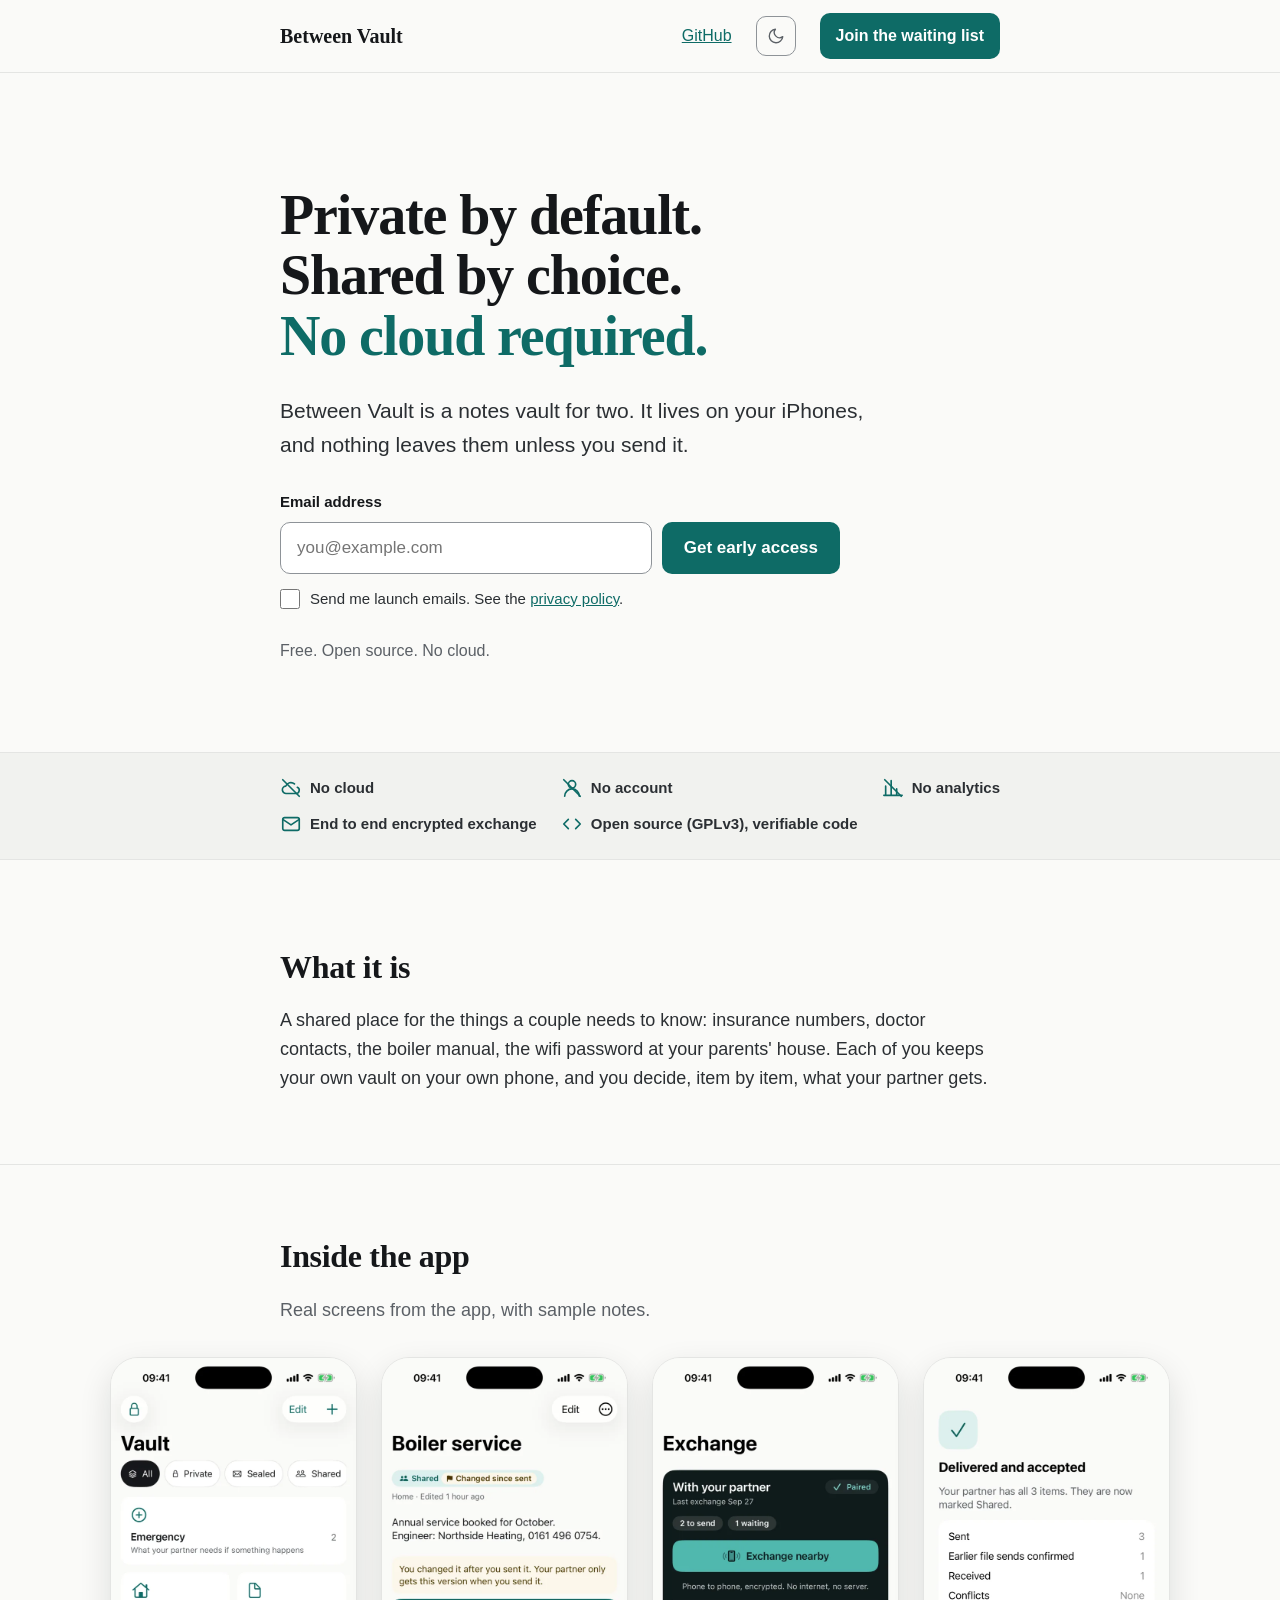
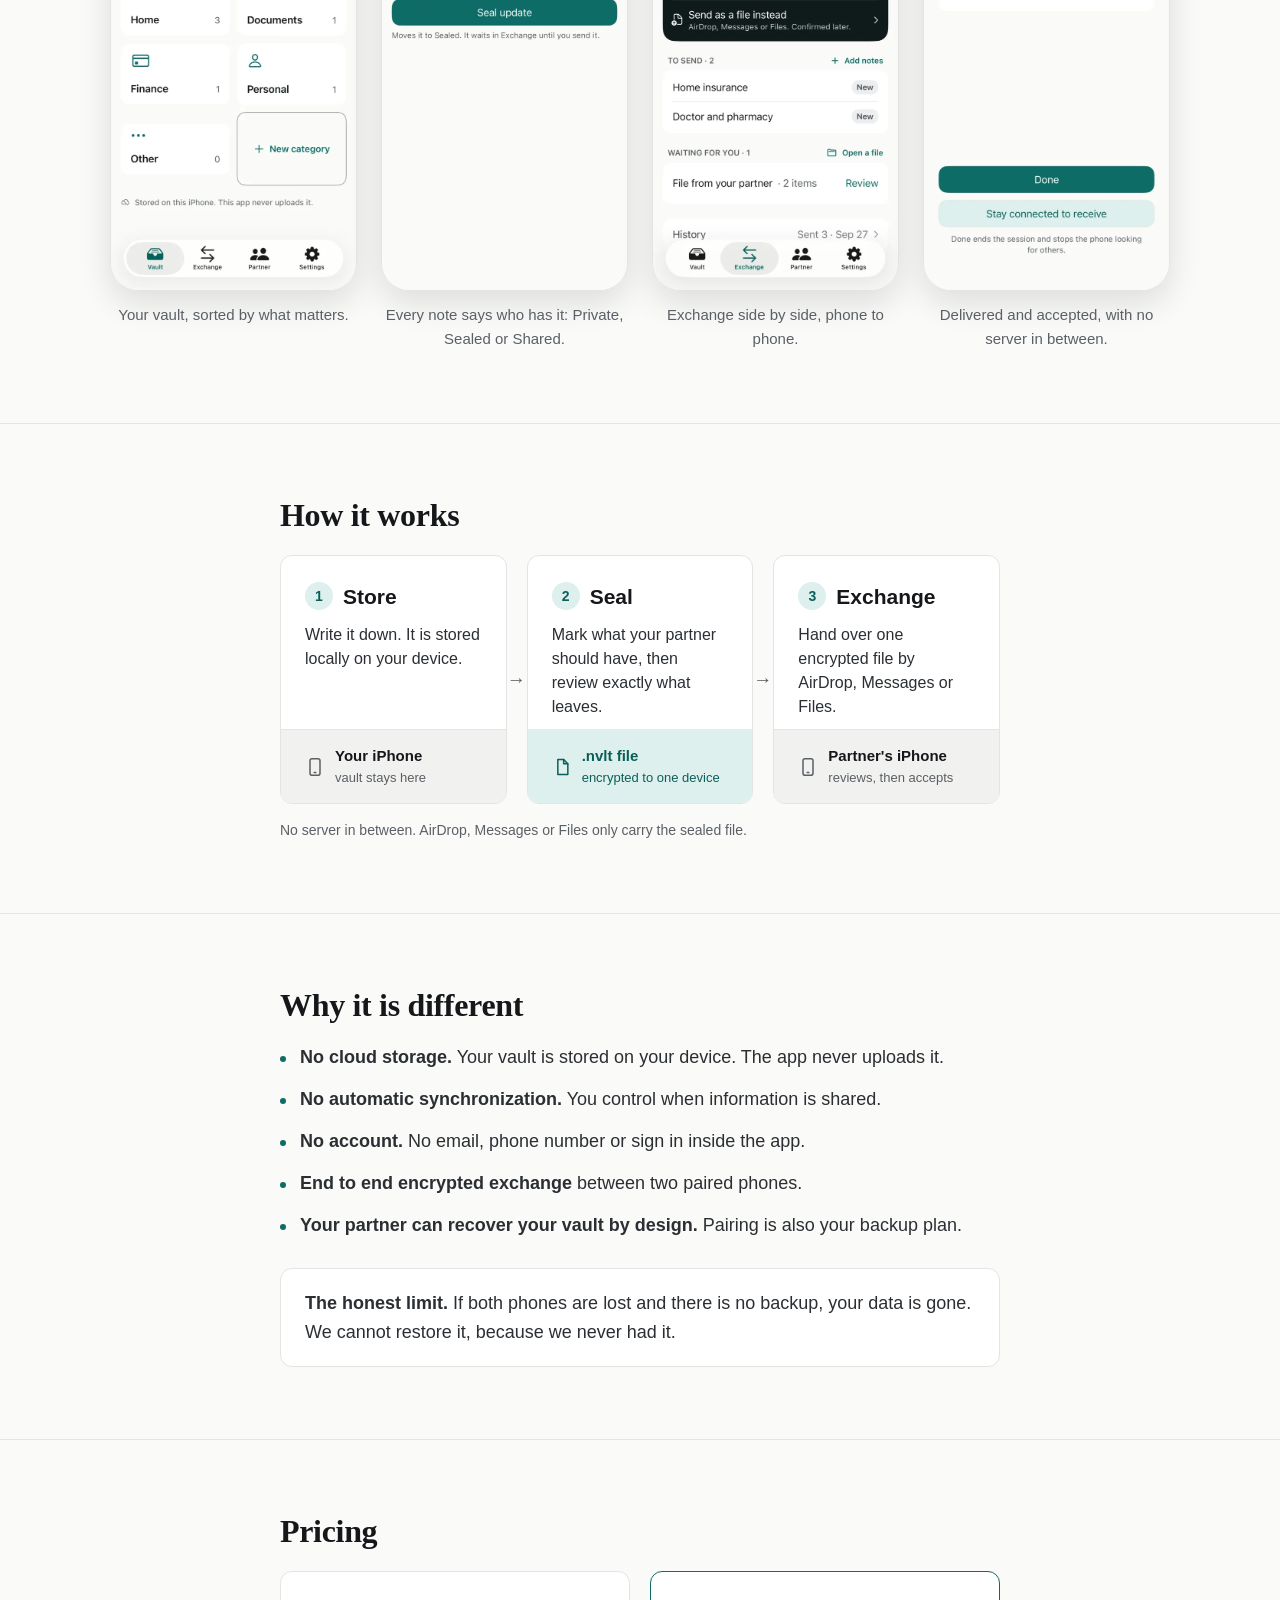
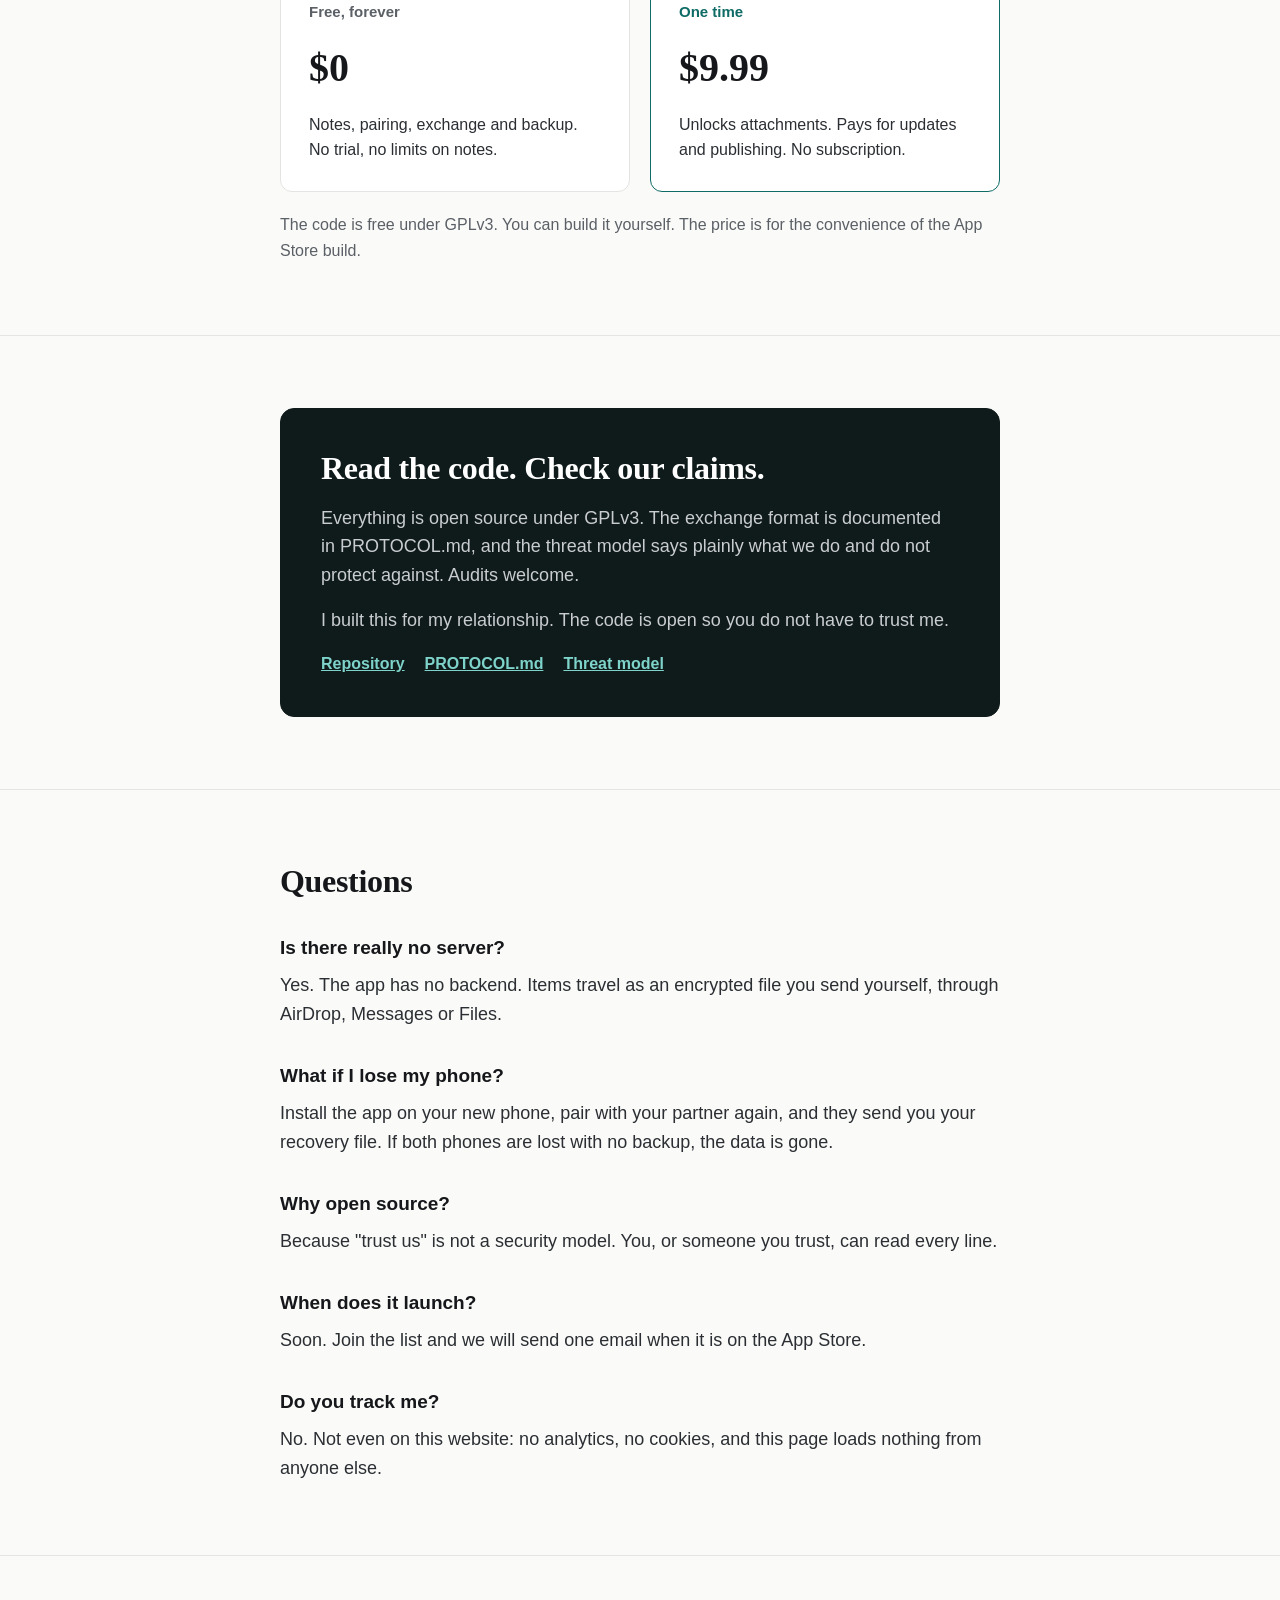
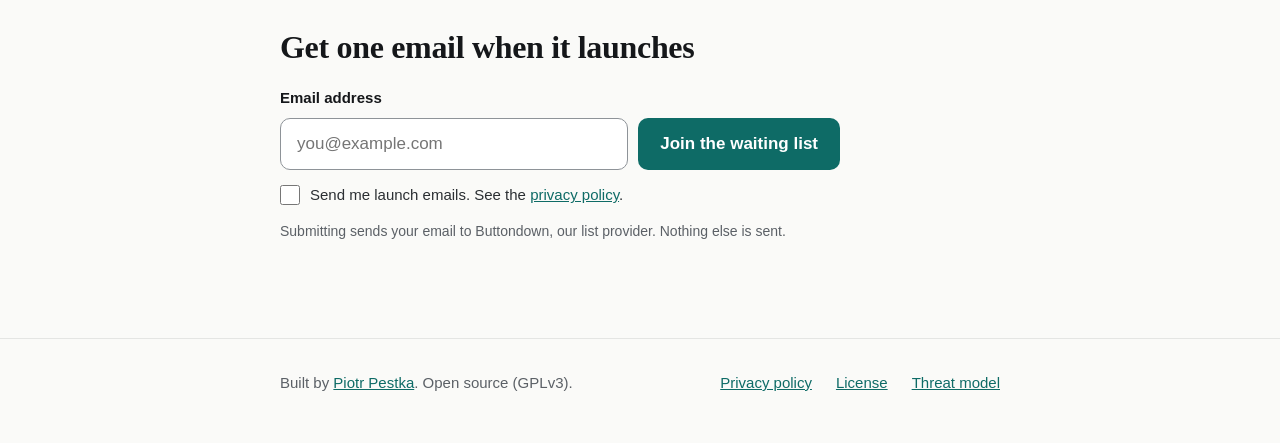
==== commit 7b492f7b: "Screenshots of the real app on the website and in the README Four real screens, captured in the simu" ====
--- a/web/index.html
+++ b/web/index.html
@@ -89,6 +89,43 @@
         <h2>What it is</h2>
         <p>A shared place for the things a couple needs to know: insurance numbers, doctor contacts, the boiler manual, the wifi password at your parents' house. Each of you keeps your own vault on your own phone, and you decide, item by item, what your partner gets.</p>
       </div>
+    </section>
+
+    <section id="screens" aria-labelledby="screens-title">
+      <div class="container">
+        <h2 id="screens-title">Inside the app</h2>
+        <p class="screens-lead">Real screens from the app, with sample notes.</p>
+      </div>
+      <ul class="screens" role="list">
+        <li>
+          <figure>
+            <img src="screenshots/vault.webp" width="640" height="1391" loading="lazy" decoding="async"
+                 alt="The vault: Emergency, Home, Documents, Finance and Personal, each with how many notes it holds.">
+            <figcaption>Your vault, sorted by what matters.</figcaption>
+          </figure>
+        </li>
+        <li>
+          <figure>
+            <img src="screenshots/note.webp" width="640" height="1391" loading="lazy" decoding="async"
+                 alt="A note called Boiler service, marked Shared and Changed since sent, with a Seal update button.">
+            <figcaption>Every note says who has it: Private, Sealed or Shared.</figcaption>
+          </figure>
+        </li>
+        <li>
+          <figure>
+            <img src="screenshots/exchange.webp" width="640" height="1391" loading="lazy" decoding="async"
+                 alt="The Exchange tab: paired with your partner, two notes to send, Exchange nearby as the main action.">
+            <figcaption>Exchange side by side, phone to phone.</figcaption>
+          </figure>
+        </li>
+        <li>
+          <figure>
+            <img src="screenshots/delivered.webp" width="640" height="1391" loading="lazy" decoding="async"
+                 alt="Delivered and accepted: three notes sent, one received, no conflicts.">
+            <figcaption>Delivered and accepted, with no server in between.</figcaption>
+          </figure>
+        </li>
+      </ul>
     </section>
 
     <section id="how">
--- a/web/styles.css
+++ b/web/styles.css
@@ -275,6 +275,54 @@
 
 .intro { padding: 88px 0 72px; }
 
+/* Inside the app: real screenshots with sample notes. Four across on wide screens, two on
+   tablets, a swipeable row on phones. */
+.screens-lead { color: var(--secondary); margin-top: 8px; }
+
+.screens {
+  list-style: none;
+  margin: 32px auto 0;
+  padding: 0 20px;
+  width: min(1100px, 100%);
+  display: grid;
+  grid-template-columns: repeat(4, 1fr);
+  gap: 24px;
+}
+
+.screens figure { margin: 0; }
+
+.screens img {
+  display: block;
+  width: 100%;
+  height: auto;
+  border-radius: 28px;
+  border: 1px solid var(--border);
+  box-shadow: 0 12px 32px rgba(15, 26, 26, 0.12);
+}
+
+.screens figcaption {
+  margin-top: 12px;
+  font-size: 15px;
+  color: var(--secondary);
+  text-align: center;
+}
+
+@media (max-width: 900px) {
+  .screens { grid-template-columns: repeat(2, 1fr); }
+}
+
+@media (max-width: 560px) {
+  .screens {
+    grid-template-columns: none;
+    grid-auto-flow: column;
+    grid-auto-columns: 72%;
+    overflow-x: auto;
+    scroll-snap-type: x mandatory;
+    padding-bottom: 12px;
+  }
+  .screens li { scroll-snap-align: center; }
+}
+
 /* Waiting list form */
 
 .waitlist-form {
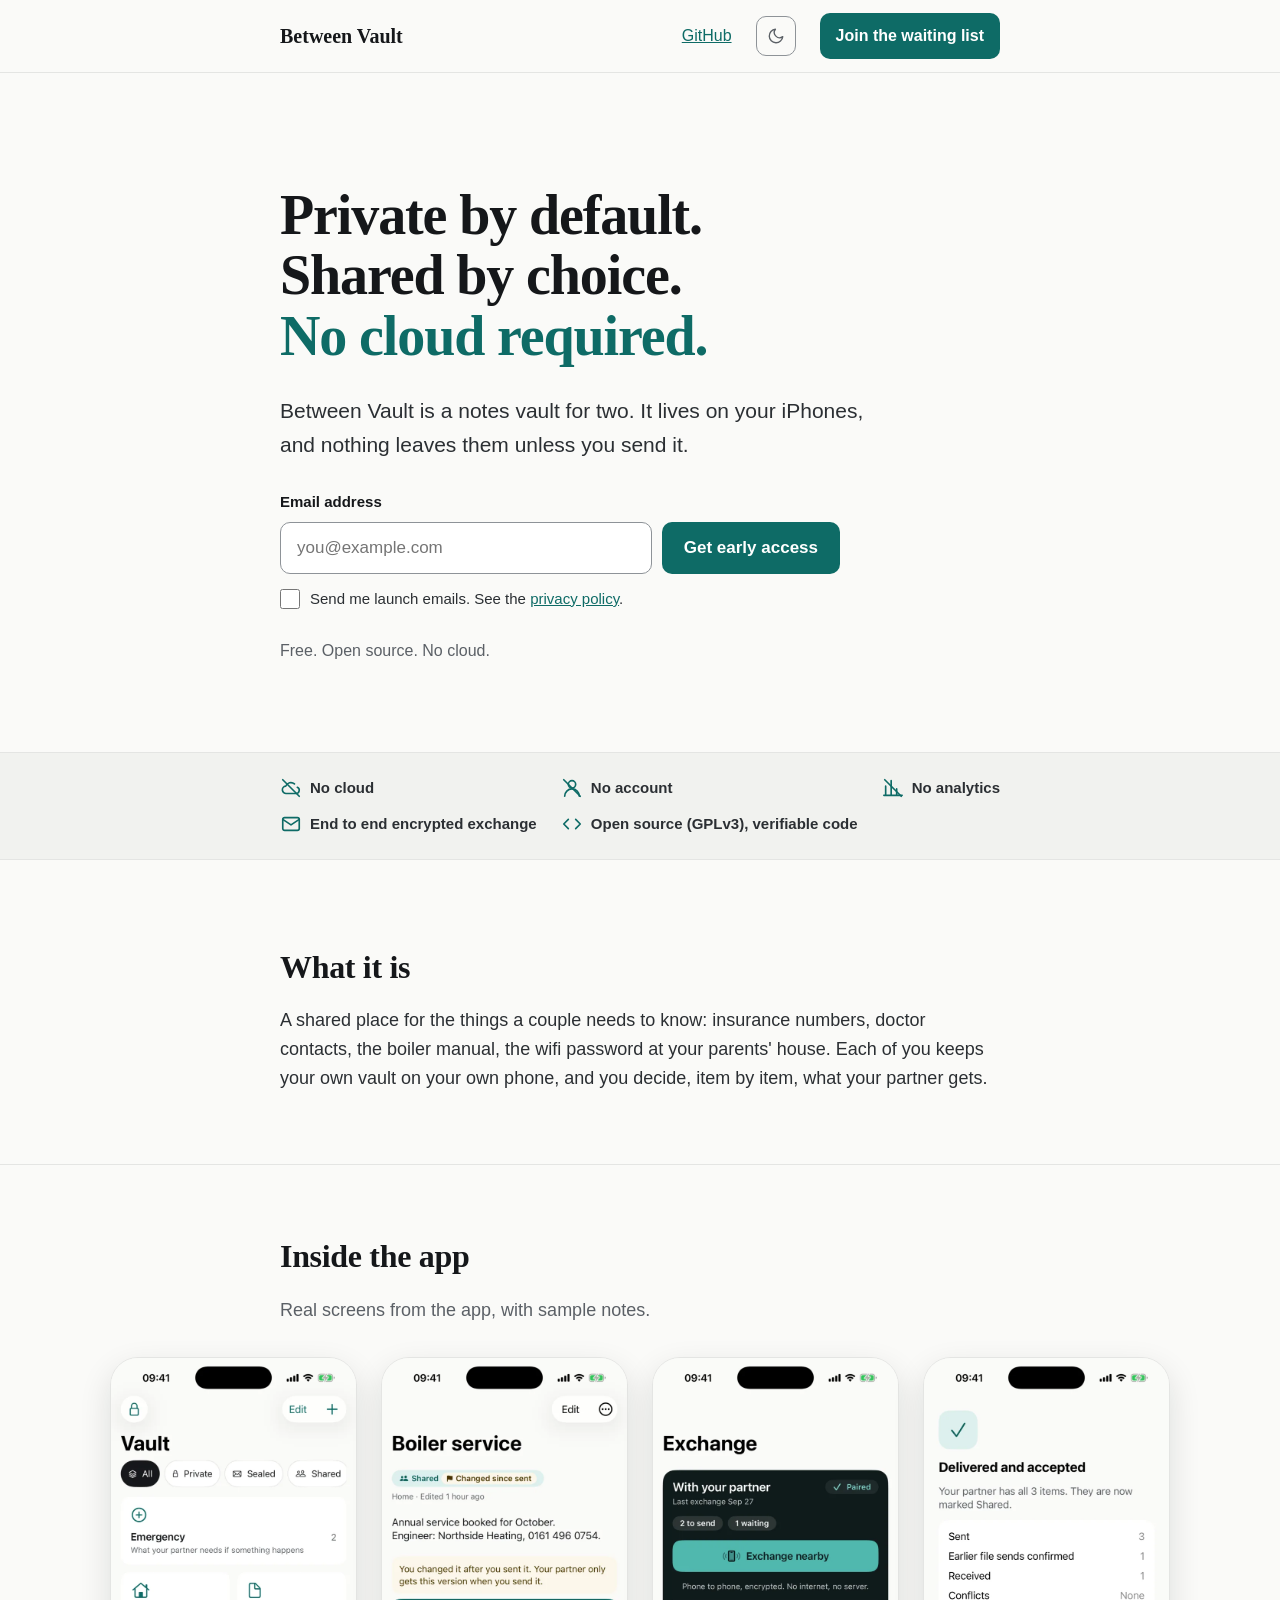
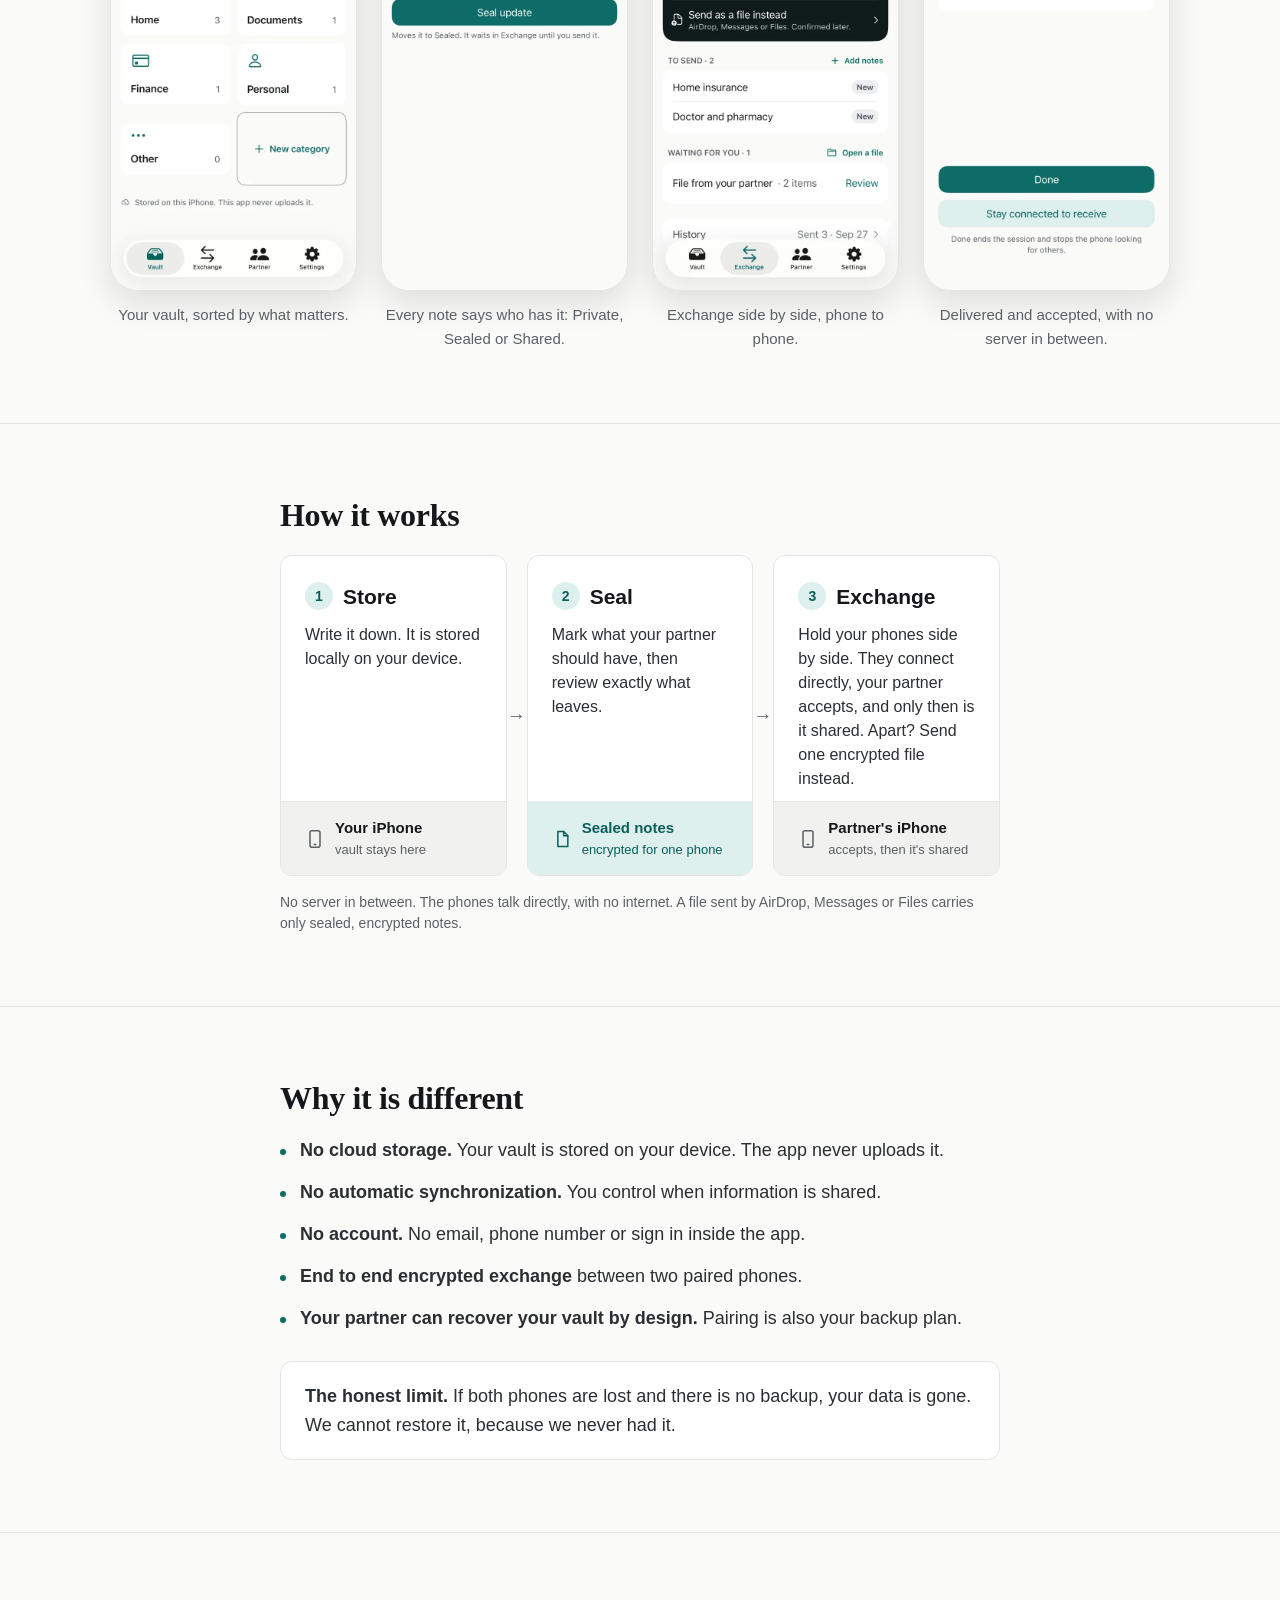
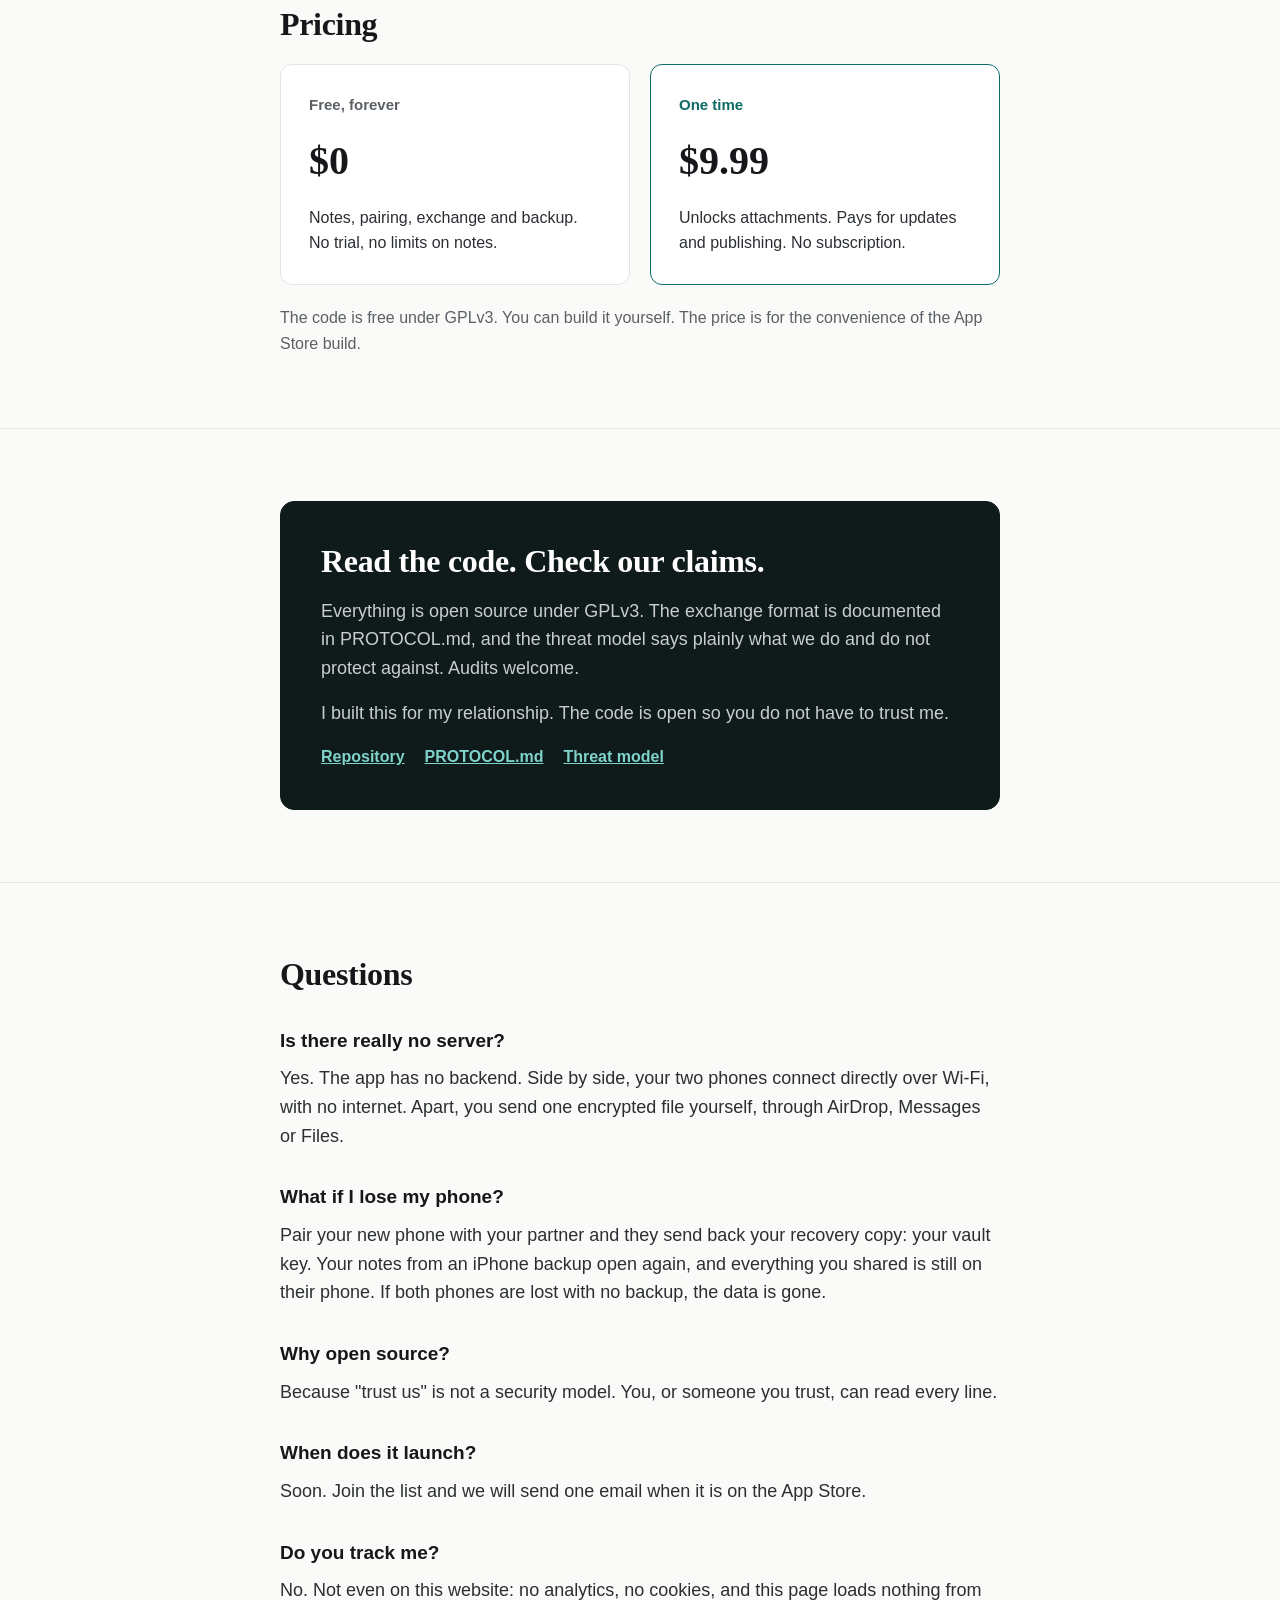
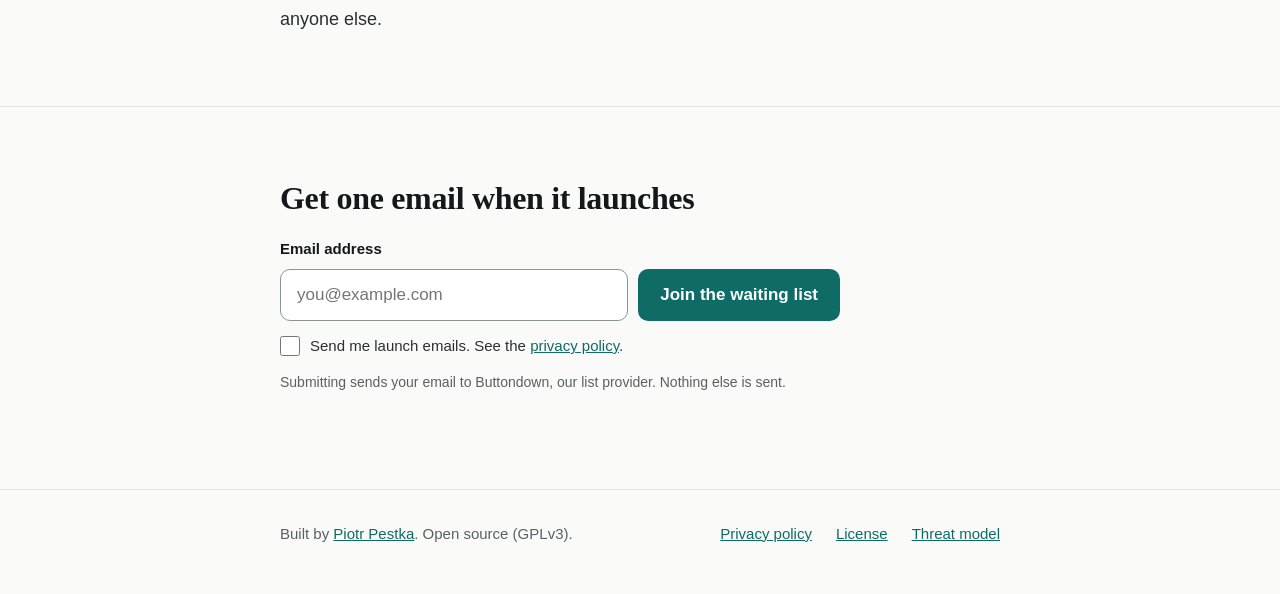
==== commit 7c62046b: "Website and README: exchange nearby is the main way, a file the fallback "How it works" step 3 now s" ====
--- a/web/index.html
+++ b/web/index.html
@@ -151,7 +151,7 @@
             <p>Mark what your partner should have, then review exactly what leaves.</p>
             <div class="step-node">
               <svg width="20" height="20" viewBox="0 0 24 24" fill="none" stroke="currentColor" stroke-width="1.8" stroke-linecap="round" stroke-linejoin="round" aria-hidden="true"><path d="M7 3h7l5 5v13H7z"></path><path d="M14 3v5h5"></path></svg>
-              <span><b>.nvlt file</b><small>encrypted to one device</small></span>
+              <span><b>Sealed notes</b><small>encrypted for one phone</small></span>
             </div>
           </li>
           <li>
@@ -159,15 +159,15 @@
               <span class="step-num">3</span>
               <h3>Exchange</h3>
             </div>
-            <p>Hand over one encrypted file by AirDrop, Messages or Files.</p>
+            <p>Hold your phones side by side. They connect directly, your partner accepts, and only then is it shared. Apart? Send one encrypted file instead.</p>
             <div class="step-node">
               <svg width="20" height="20" viewBox="0 0 24 24" fill="none" stroke="currentColor" stroke-width="1.8" stroke-linecap="round" stroke-linejoin="round" aria-hidden="true"><rect x="6" y="2" width="12" height="20" rx="2.5"></rect><path d="M11 18.5h2"></path></svg>
-              <span><b>Partner's iPhone</b><small>reviews, then accepts</small></span>
+              <span><b>Partner's iPhone</b><small>accepts, then it's shared</small></span>
             </div>
           </li>
         </ol>
 
-        <p class="flow-caption">No server in between. AirDrop, Messages or Files only carry the sealed file.</p>
+        <p class="flow-caption">No server in between. The phones talk directly, with no internet. A file sent by AirDrop, Messages or Files carries only sealed, encrypted notes.</p>
       </div>
     </section>
 
@@ -224,11 +224,11 @@
         <h2>Questions</h2>
         <div>
           <h3>Is there really no server?</h3>
-          <p>Yes. The app has no backend. Items travel as an encrypted file you send yourself, through AirDrop, Messages or Files.</p>
+          <p>Yes. The app has no backend. Side by side, your two phones connect directly over Wi-Fi, with no internet. Apart, you send one encrypted file yourself, through AirDrop, Messages or Files.</p>
         </div>
         <div>
           <h3>What if I lose my phone?</h3>
-          <p>Install the app on your new phone, pair with your partner again, and they send you your recovery file. If both phones are lost with no backup, the data is gone.</p>
+          <p>Pair your new phone with your partner and they send back your recovery copy: your vault key. Your notes from an iPhone backup open again, and everything you shared is still on their phone. If both phones are lost with no backup, the data is gone.</p>
         </div>
         <div>
           <h3>Why open source?</h3>
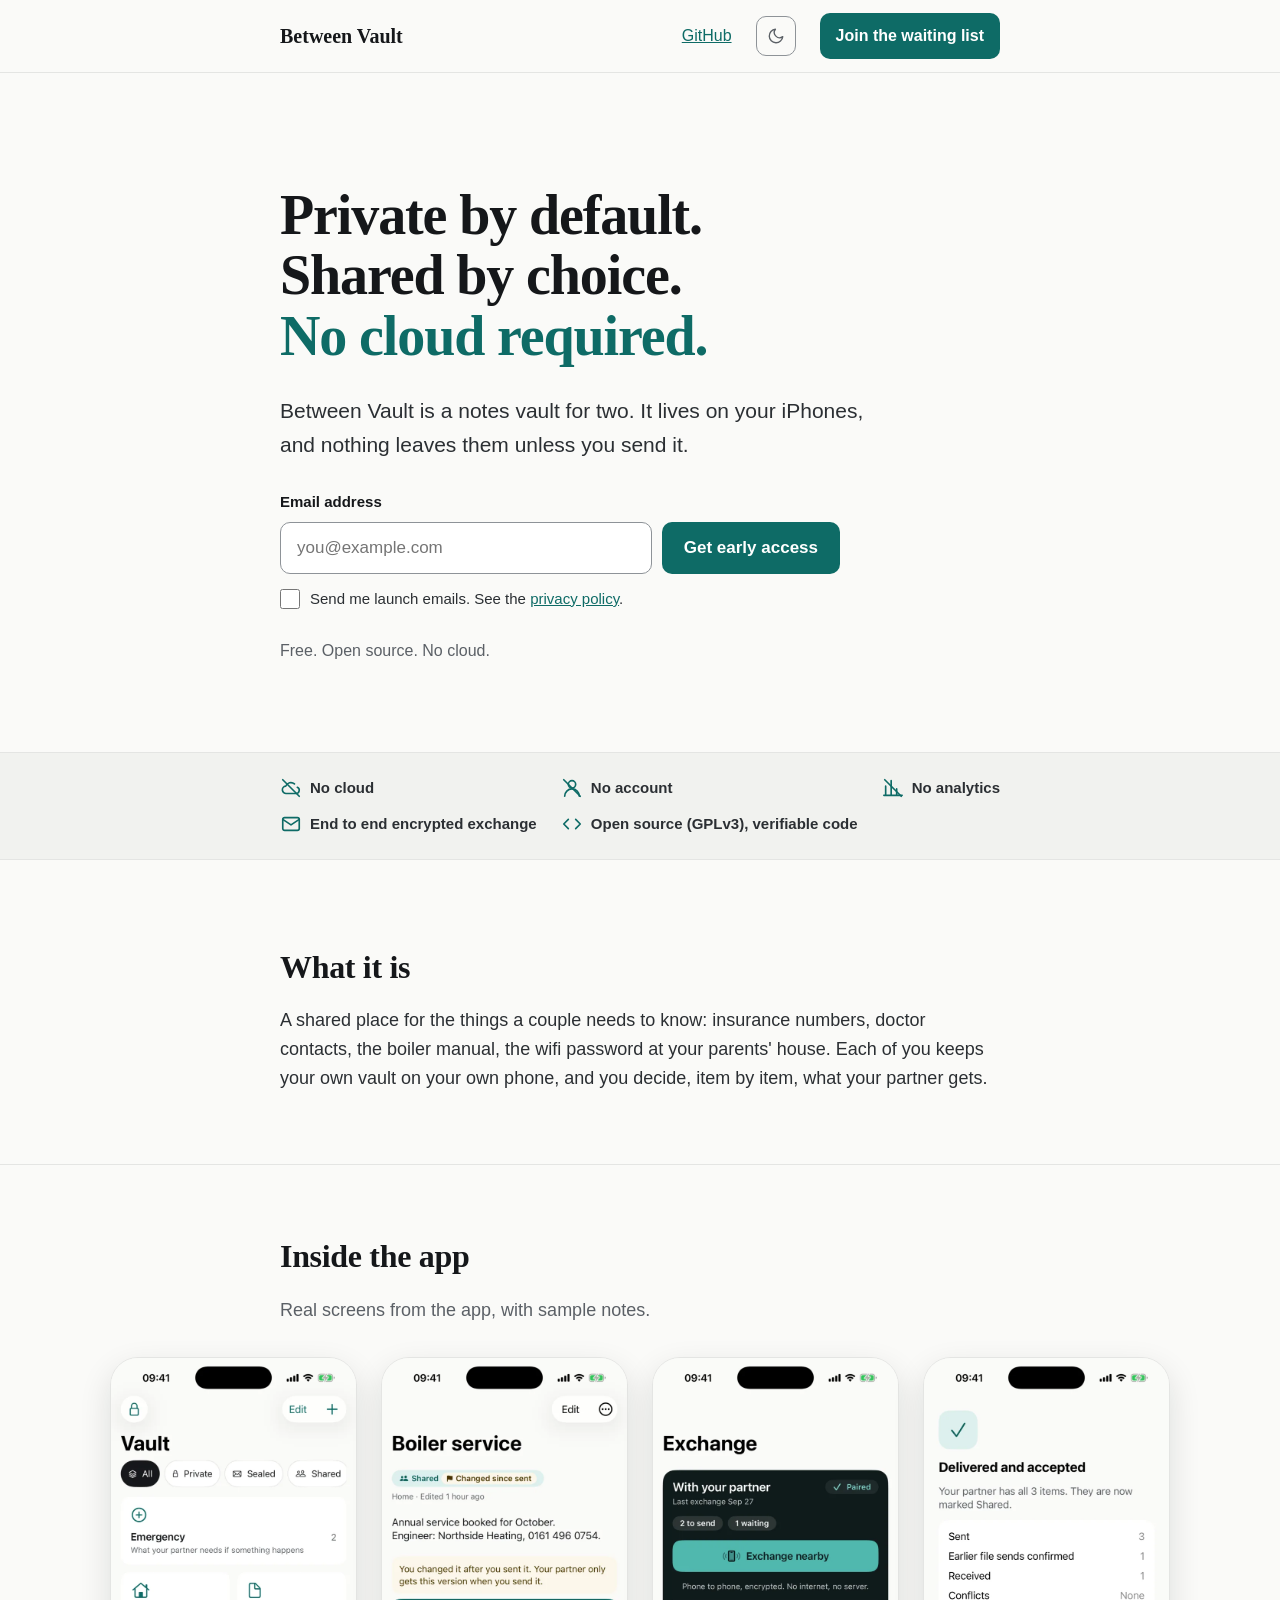
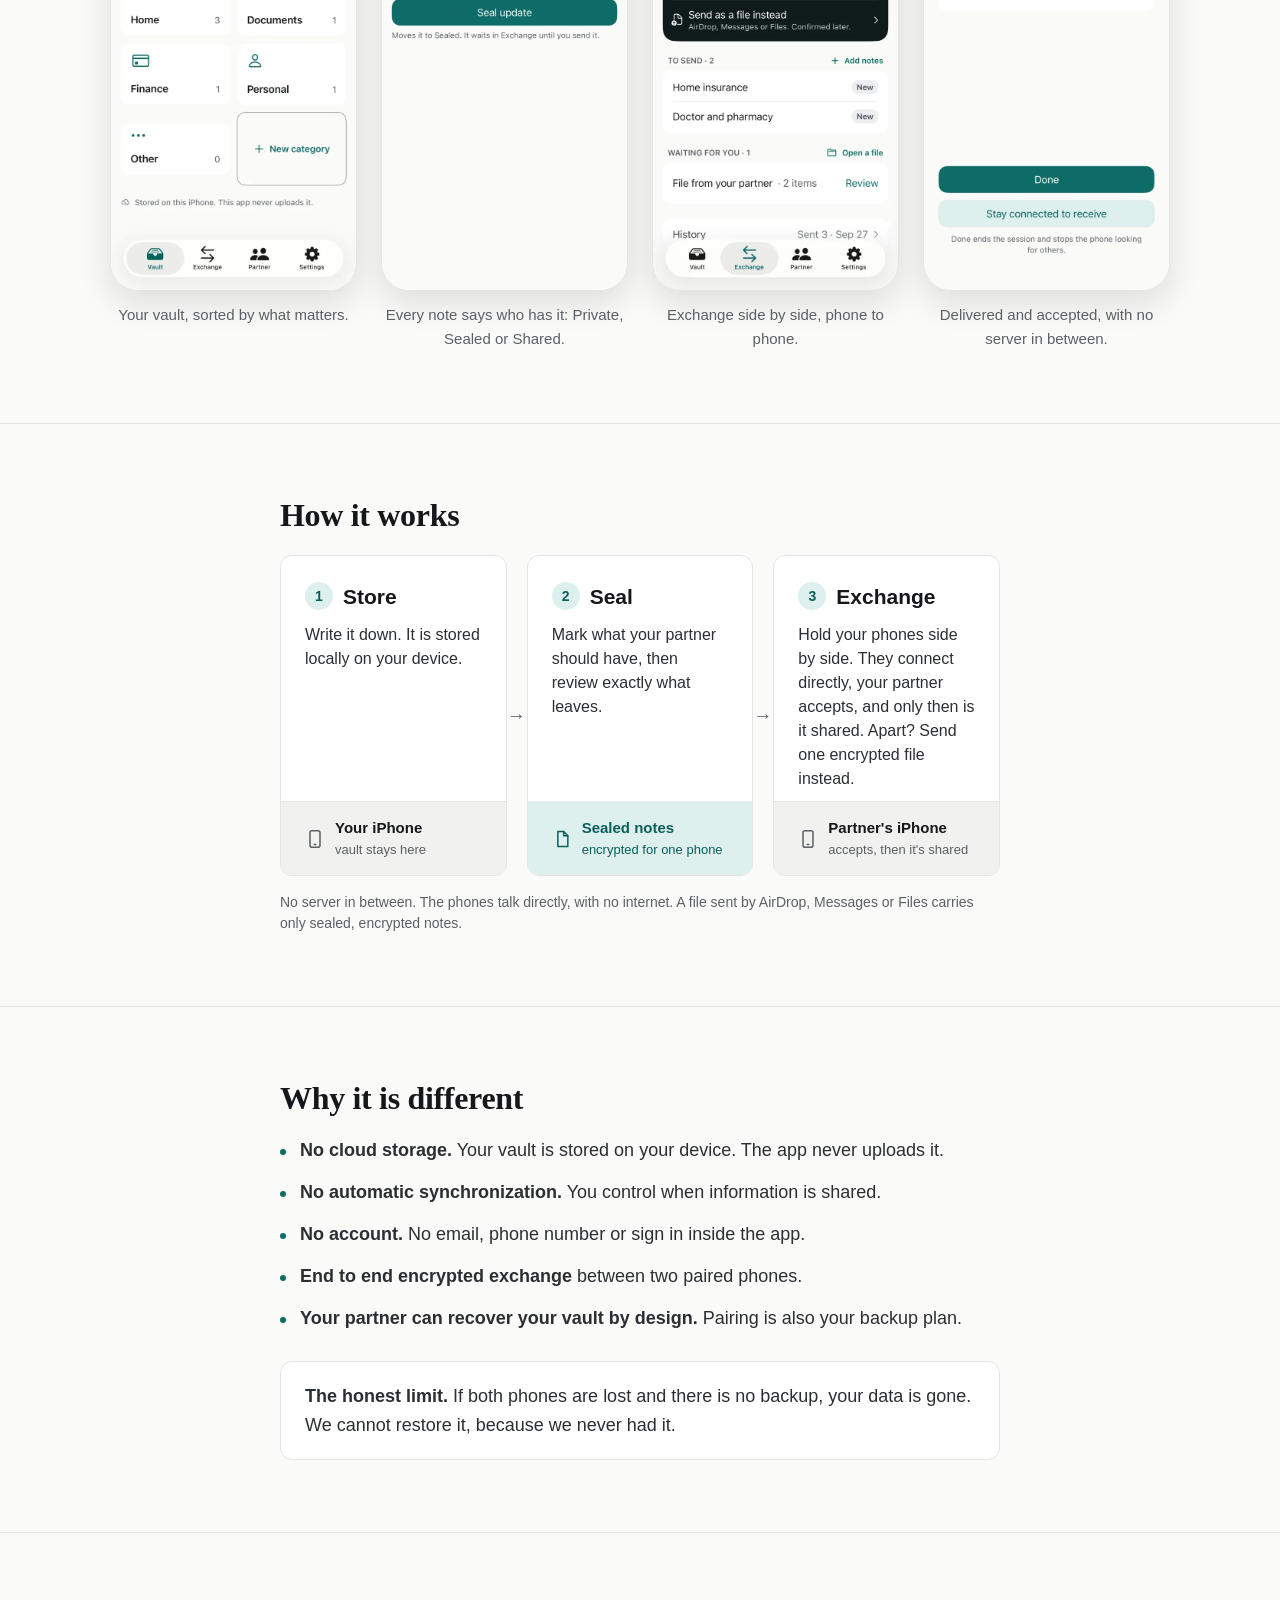
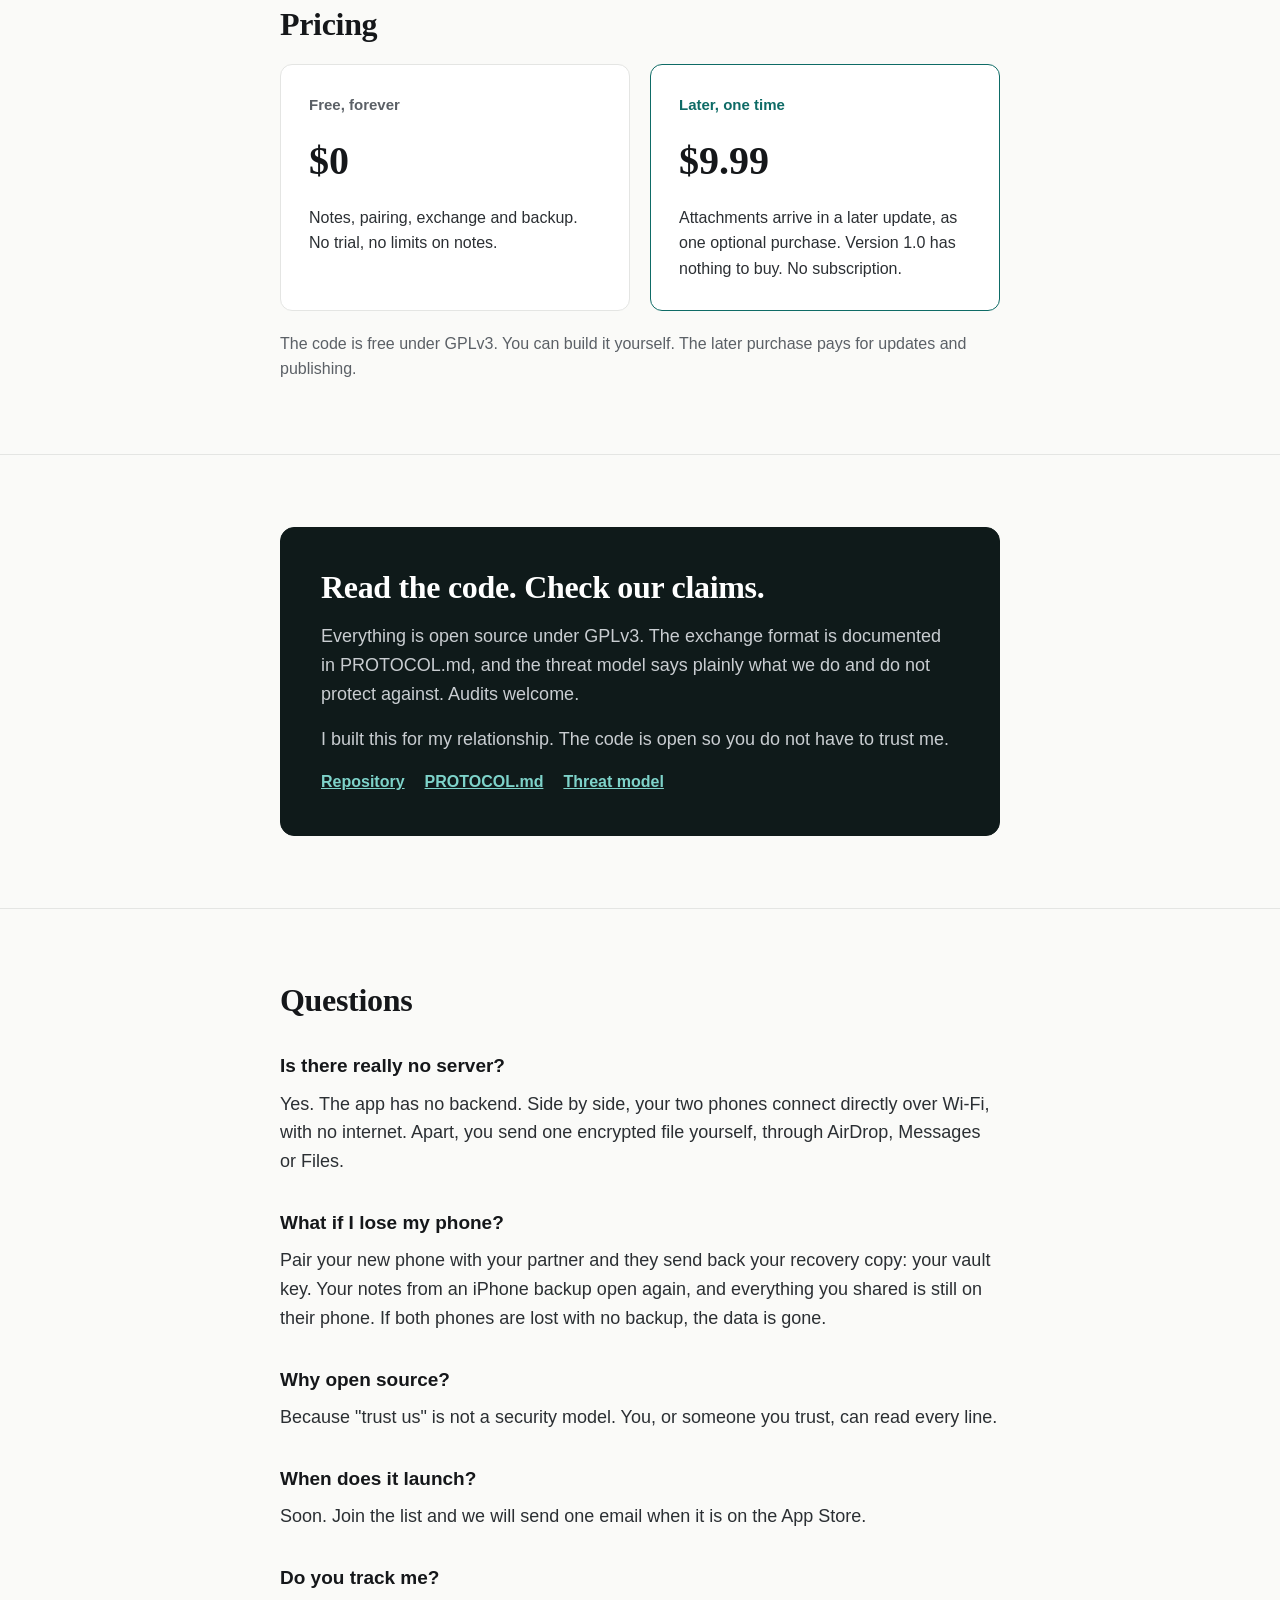
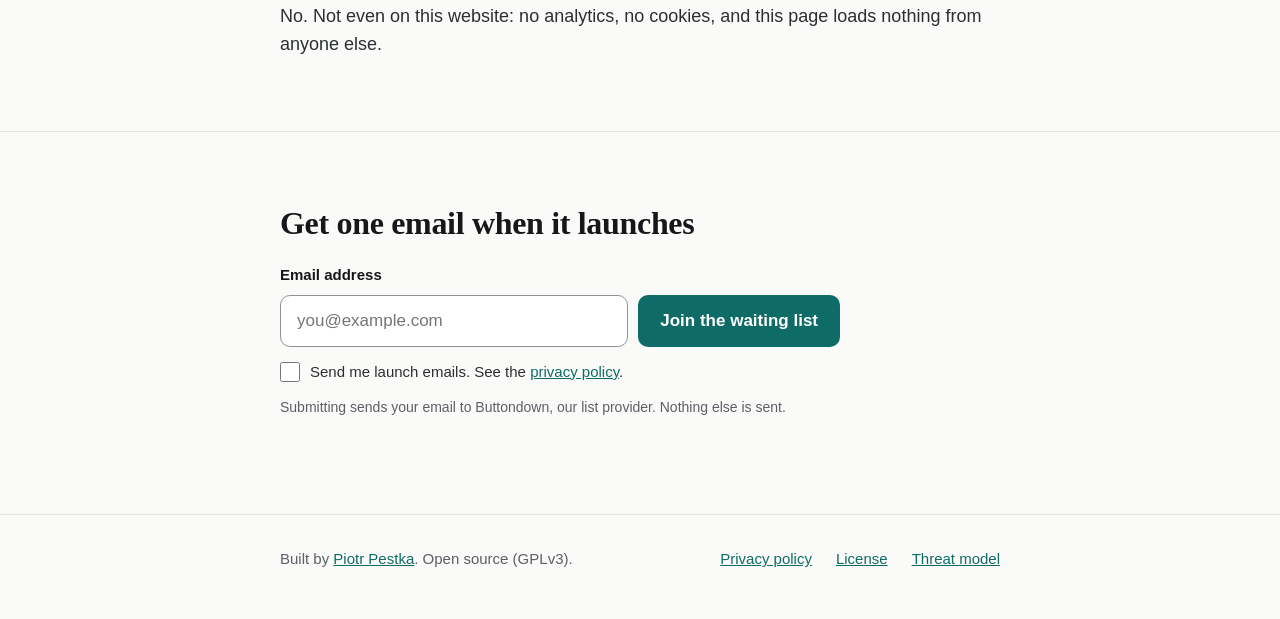
==== commit 6ae72fe9: "Website pricing: attachments come later, 1.0 has nothing to buy The $9.99 card read as an offer avai" ====
--- a/web/index.html
+++ b/web/index.html
@@ -197,12 +197,12 @@
             <p>Notes, pairing, exchange and backup. No trial, no limits on notes.</p>
           </div>
           <div class="price-card featured">
-            <span class="price-eyebrow">One time</span>
+            <span class="price-eyebrow">Later, one time</span>
             <span class="price">$9.99</span>
-            <p>Unlocks attachments. Pays for updates and publishing. No subscription.</p>
+            <p>Attachments arrive in a later update, as one optional purchase. Version 1.0 has nothing to buy. No subscription.</p>
           </div>
         </div>
-        <p class="price-note">The code is free under GPLv3. You can build it yourself. The price is for the convenience of the App Store build.</p>
+        <p class="price-note">The code is free under GPLv3. You can build it yourself. The later purchase pays for updates and publishing.</p>
       </div>
     </section>
 
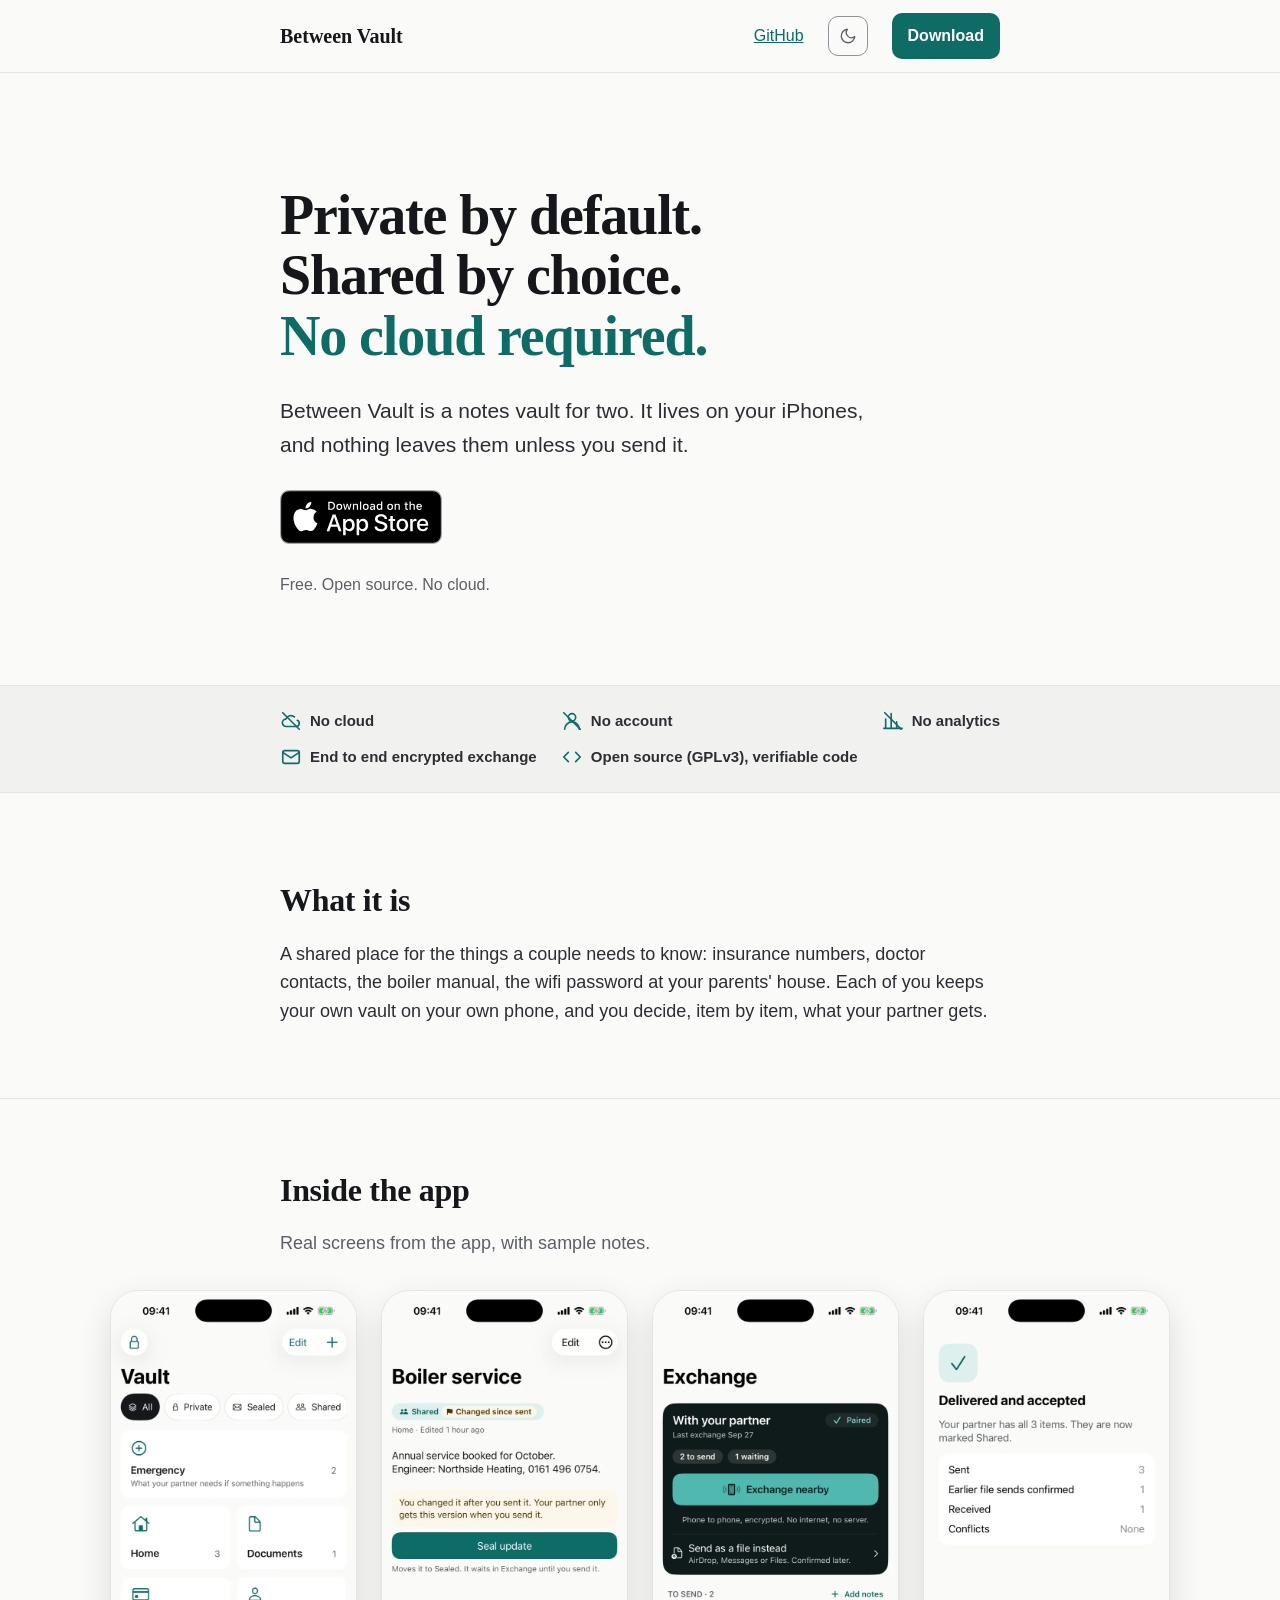
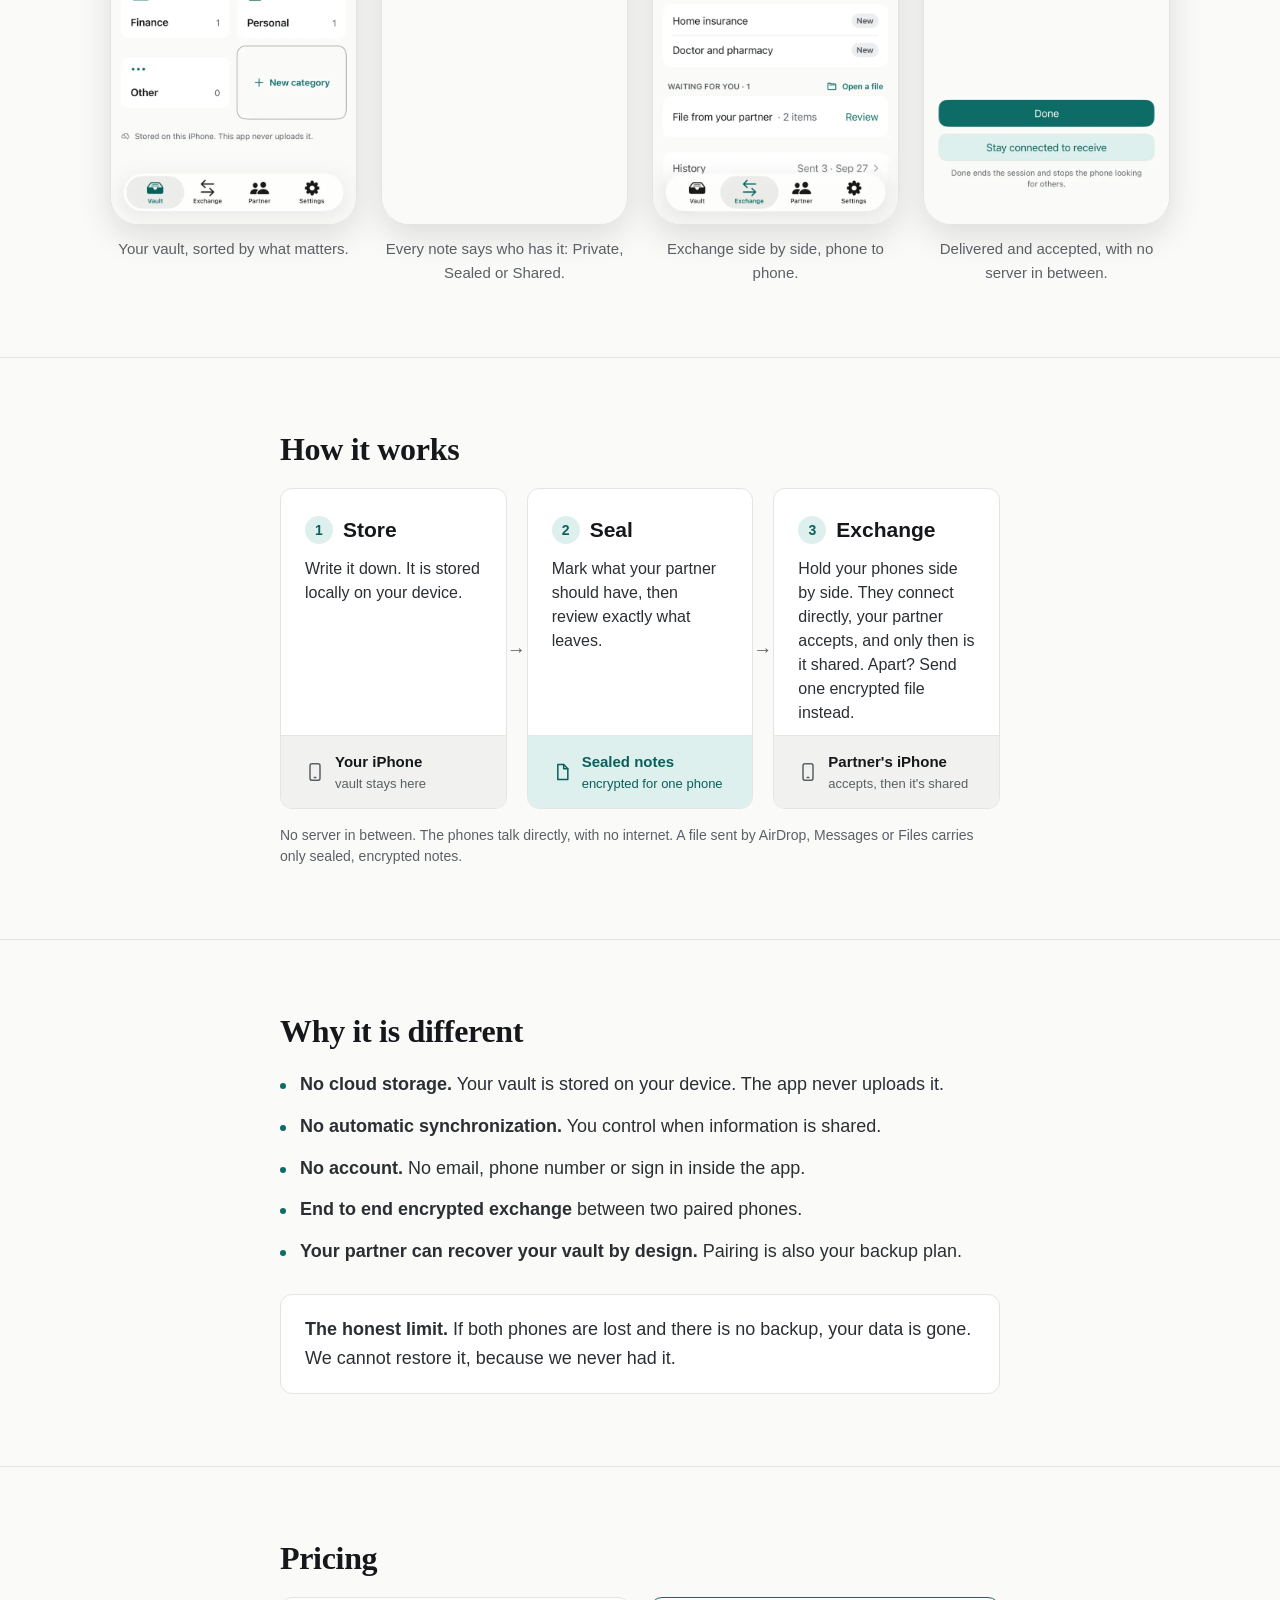
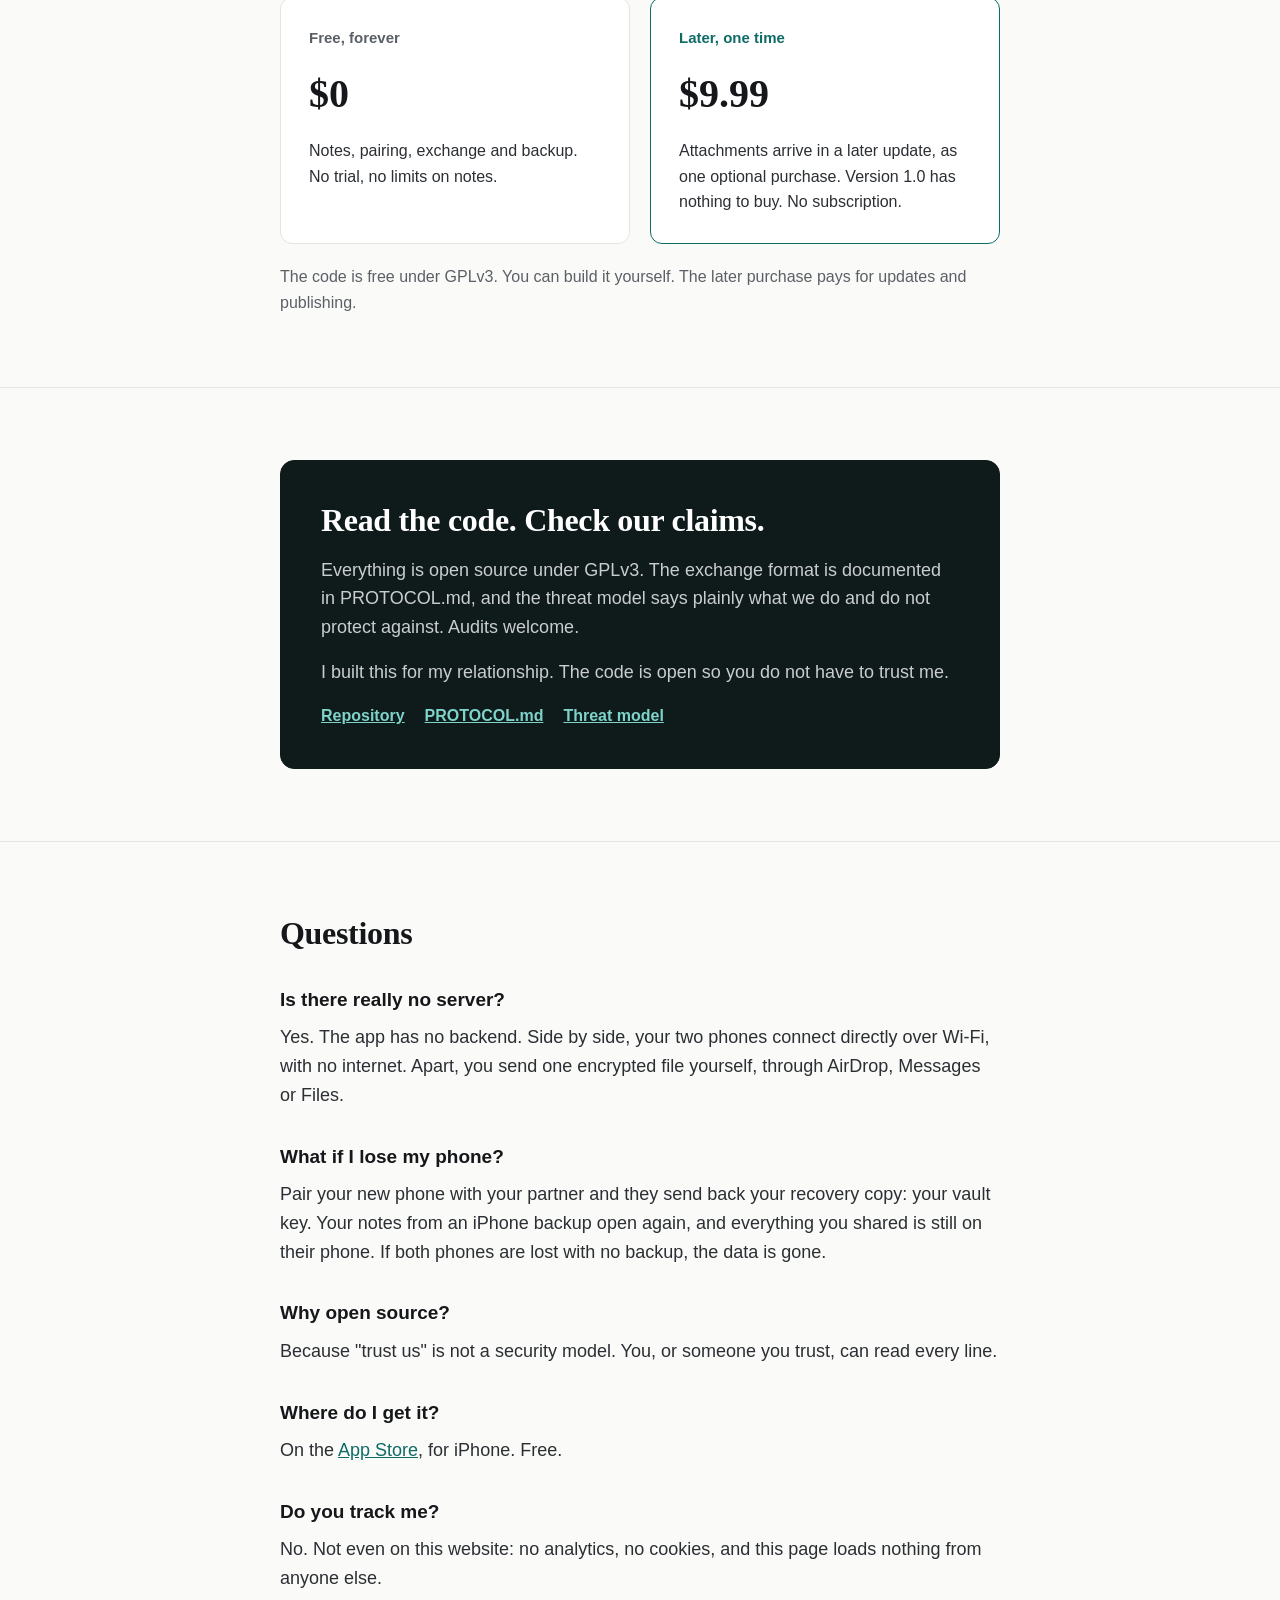
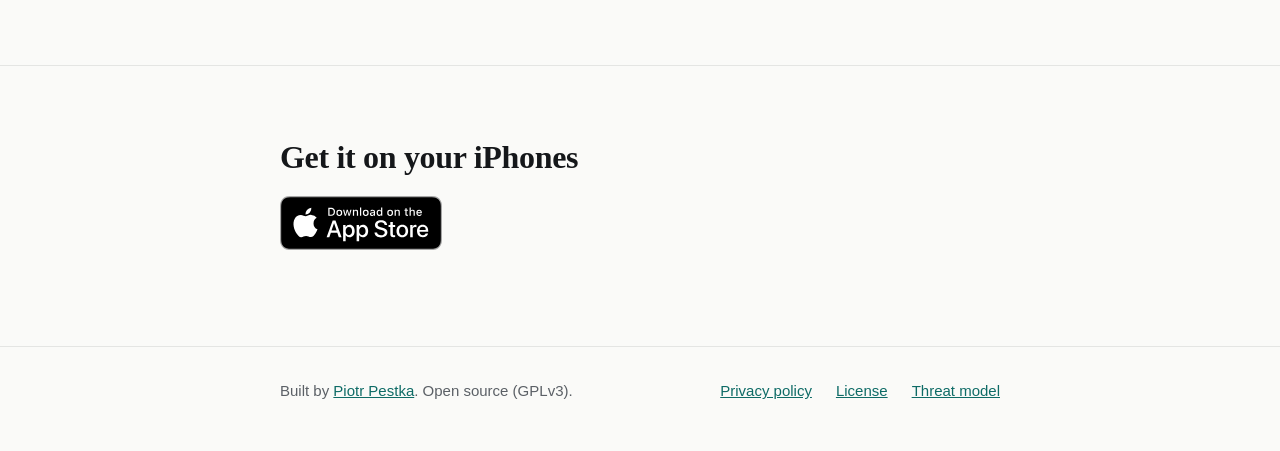
==== commit 5b74e268: "Website: App Store badge replaces the waiting list Between Vault is live on the App Store, so the la" ====
--- a/web/index.html
+++ b/web/index.html
@@ -20,7 +20,7 @@
       <a class="wordmark" href="index.html">Between Vault</a>
       <nav aria-label="Primary">
         <a href="https://github.com/neatnettech/between-vault">GitHub</a>
-        <a class="nav-cta" href="#waitlist">Join the waiting list</a>
+        <a class="nav-cta" href="https://apps.apple.com/us/app/betweenvault/id6818837797">Download</a>
       </nav>
     </div>
   </header>
@@ -36,24 +36,9 @@
         </h1>
         <p class="hero-sub">Between Vault is a notes vault for two. It lives on your iPhones, and nothing leaves them unless you send it.</p>
 
-        <form class="waitlist-form" data-waitlist method="post" aria-label="Join the waiting list"
-              action="https://buttondown.com/api/emails/embed-subscribe/neatnettech" novalidate>
-          <input class="hp" type="text" name="website_url" tabindex="-1" autocomplete="off" aria-hidden="true">
-          <label class="lab" for="hero-email">Email address</label>
-          <div class="form-row">
-            <input type="email" name="email" id="hero-email" placeholder="you@example.com" autocomplete="email" required>
-            <button type="submit">Get early access</button>
-          </div>
-          <label class="consent">
-            <input type="checkbox" name="consent" required>
-            <span>Send me launch emails. See the <a href="privacy.html">privacy policy</a>.</span>
-          </label>
-          <p class="err" data-error id="hero-error" hidden>
-            <svg width="18" height="18" viewBox="0 0 24 24" fill="none" stroke="currentColor" stroke-width="2" stroke-linecap="round" stroke-linejoin="round" aria-hidden="true"><circle cx="12" cy="12" r="9"></circle><path d="M12 7v6M12 16.5v.5"></path></svg>
-            <span data-error-text></span>
-          </p>
-          <p class="form-status" data-status hidden>Almost done. Check your inbox to confirm. <a href="thanks.html">What happens next?</a></p>
-        </form>
+        <a class="store-badge" href="https://apps.apple.com/us/app/betweenvault/id6818837797">
+          <img src="app-store-badge.svg" width="162" height="54" alt="Download on the App Store">
+        </a>
 
         <p class="hero-note">Free. Open source. No cloud.</p>
       </div>
@@ -235,8 +220,8 @@
           <p>Because "trust us" is not a security model. You, or someone you trust, can read every line.</p>
         </div>
         <div>
-          <h3>When does it launch?</h3>
-          <p>Soon. Join the list and we will send one email when it is on the App Store.</p>
+          <h3>Where do I get it?</h3>
+          <p>On the <a href="https://apps.apple.com/us/app/betweenvault/id6818837797">App Store</a>, for iPhone. Free.</p>
         </div>
         <div>
           <h3>Do you track me?</h3>
@@ -245,28 +230,12 @@
       </div>
     </section>
 
-    <section class="final-cta" id="waitlist">
-      <div class="container">
-        <h2>Get one email when it launches</h2>
-        <form class="waitlist-form" data-waitlist method="post" aria-label="Join the waiting list"
-              action="https://buttondown.com/api/emails/embed-subscribe/neatnettech" novalidate>
-          <input class="hp" type="text" name="website_url" tabindex="-1" autocomplete="off" aria-hidden="true">
-          <label class="lab" for="footer-email">Email address</label>
-          <div class="form-row">
-            <input type="email" name="email" id="footer-email" placeholder="you@example.com" autocomplete="email" required>
-            <button type="submit">Join the waiting list</button>
-          </div>
-          <label class="consent">
-            <input type="checkbox" name="consent" required>
-            <span>Send me launch emails. See the <a href="privacy.html">privacy policy</a>.</span>
-          </label>
-          <p class="err" data-error id="footer-error" hidden>
-            <svg width="18" height="18" viewBox="0 0 24 24" fill="none" stroke="currentColor" stroke-width="2" stroke-linecap="round" stroke-linejoin="round" aria-hidden="true"><circle cx="12" cy="12" r="9"></circle><path d="M12 7v6M12 16.5v.5"></path></svg>
-            <span data-error-text></span>
-          </p>
-          <p class="form-status" data-status hidden>Almost done. Check your inbox to confirm. <a href="thanks.html">What happens next?</a></p>
-          <p class="final-note">Submitting sends your email to Buttondown, our list provider. Nothing else is sent.</p>
-        </form>
+    <section class="final-cta" id="download">
+      <div class="container">
+        <h2>Get it on your iPhones</h2>
+        <a class="store-badge" href="https://apps.apple.com/us/app/betweenvault/id6818837797">
+          <img src="app-store-badge.svg" width="162" height="54" alt="Download on the App Store">
+        </a>
       </div>
     </section>
 
@@ -283,62 +252,5 @@
     </div>
   </footer>
 
-  <script>
-    // The only place to change your Buttondown username.
-    var BUTTONDOWN_USER = "neatnettech";
-
-    document.addEventListener("DOMContentLoaded", function () {
-      var forms = document.querySelectorAll("form[data-waitlist]");
-      forms.forEach(function (form) {
-        form.setAttribute("action",
-          "https://buttondown.com/api/emails/embed-subscribe/" + BUTTONDOWN_USER);
-
-        var email = form.querySelector('input[name="email"]');
-        var consent = form.querySelector('input[name="consent"]');
-        var honeypot = form.querySelector('input[name="website_url"]');
-        var error = form.querySelector("[data-error]");
-        var errorText = form.querySelector("[data-error-text]");
-        var status = form.querySelector("[data-status]");
-
-        function clearError(field) {
-          field.removeAttribute("aria-invalid");
-          field.removeAttribute("aria-describedby");
-        }
-
-        function markError(field, message) {
-          errorText.textContent = message;
-          error.hidden = false;
-          field.setAttribute("aria-invalid", "true");
-          field.setAttribute("aria-describedby", error.id);
-          field.focus();
-        }
-
-        form.addEventListener("submit", function (e) {
-          if (honeypot && honeypot.value) {
-            e.preventDefault();
-            return;
-          }
-          clearError(email);
-          if (consent) { clearError(consent); }
-
-          if (!email.value || !/^[^\s@]+@[^\s@]+\.[^\s@]{2,}$/.test(email.value)) {
-            e.preventDefault();
-            markError(email, "Enter a full email address, like name@example.com.");
-            return;
-          }
-          if (consent && !consent.checked) {
-            e.preventDefault();
-            markError(consent, "Tick the box so we are allowed to email you.");
-            return;
-          }
-
-          error.hidden = true;
-          status.hidden = false;
-          form.setAttribute("target", "buttondown_popup");
-          window.open("", "buttondown_popup", "width=560,height=520");
-        });
-      });
-    });
-  </script>
 </body>
 </html>
--- a/web/styles.css
+++ b/web/styles.css
@@ -48,7 +48,6 @@
   --control-h: 52px;
   --header-h: 72px;
   --col: 720px;
-  --form-w: 560px;
 }
 
 /* Dark values, from the "Website index, dark mode" board.
@@ -141,15 +140,6 @@
   margin-inline: auto;
 }
 
-/* Honeypot: off screen for people, present for bots */
-.hp {
-  position: absolute;
-  left: -9999px;
-  width: 1px;
-  height: 1px;
-  overflow: hidden;
-}
-
 /* Typography */
 
 h1, .page-title {
@@ -323,93 +313,11 @@
   .screens li { scroll-snap-align: center; }
 }
 
-/* Waiting list form */
-
-.waitlist-form {
-  display: flex;
-  flex-direction: column;
-  max-width: var(--form-w);
-}
-
-.waitlist-form label.lab {
-  display: block;
-  font-size: 15px;
-  font-weight: 600;
-  margin-bottom: 8px;
-}
-
-.form-row { display: flex; gap: 10px; }
-
-.form-row input[type="email"] {
-  flex: 1;
-  min-width: 0;
-  height: var(--control-h);
-  padding: 0 16px;
-  font-size: 17px;
-  font-family: inherit;
-  color: var(--text);
-  background: var(--surface);
-  border: 1px solid var(--border-strong);
-  border-radius: var(--radius-control);
-}
-
-.form-row input[aria-invalid="true"] { border: 2px solid var(--error); }
-
-.form-row button {
-  height: var(--control-h);
-  padding: 0 22px;
-  font-size: 17px;
-  font-weight: 600;
-  font-family: inherit;
-  color: var(--on-accent);
-  background: var(--accent);
-  border: 0;
-  border-radius: var(--radius-control);
-  cursor: pointer;
-  white-space: nowrap;
-}
-
-.form-row button:hover { background: var(--accent-hover); }
-
-.consent {
-  display: flex;
-  gap: 10px;
-  align-items: flex-start;
-  margin-top: 14px;
-  font-size: 15px;
-  line-height: 1.5;
-  color: var(--body);
-}
-
-.consent input {
-  width: 20px;
-  height: 20px;
-  margin: 1px 0 0;
-  flex-shrink: 0;
-  accent-color: var(--accent);
-}
-
-.err {
-  display: flex;
-  gap: 6px;
-  align-items: flex-start;
-  margin-top: 8px;
-  font-size: 15px;
-  font-weight: 500;
-  line-height: 1.4;
-  color: var(--error);
-}
-
-/* A class level display beats the [hidden] attribute, so restate it */
-.err[hidden] { display: none; }
-
-.err svg { flex-shrink: 0; margin-top: 1px; }
-
-.form-status {
-  margin-top: 14px;
-  font-size: 15px;
-  color: var(--accent);
-}
+/* App Store badge: Apple's file, shown unmodified */
+
+.store-badge { align-self: flex-start; }
+
+.store-badge img { display: block; height: 54px; width: auto; }
 
 /* Promise band */
 
@@ -658,8 +566,6 @@
 
 .final-cta h2 { margin: 0; }
 
-.final-note { margin-top: 14px; font-size: 14px; line-height: 1.5; color: var(--secondary); }
-
 /* Privacy policy */
 
 .page-title { font-size: 44px; margin-bottom: 12px; }
@@ -796,18 +702,6 @@
   h2 { font-size: 26px; letter-spacing: normal; margin-bottom: 14px; }
   p { font-size: 17px; }
 
-  .waitlist-form { gap: 12px; max-width: none; }
-  .form-row { flex-direction: column; }
-
-  /* Stacked, the row's main axis is vertical, so flex: 1 would resolve the
-     height to a 0 basis and collapse the field. The mobile board swaps to
-     width for exactly this reason. */
-  .form-row input[type="email"] { flex: none; width: 100%; padding: 0 14px; }
-
-  .form-row button { width: 100%; }
-  .consent { margin-top: 0; }
-  .consent input { width: 22px; height: 22px; margin: 0; }
-
   .band .container {
     grid-template-columns: 1fr;
     gap: 10px;
